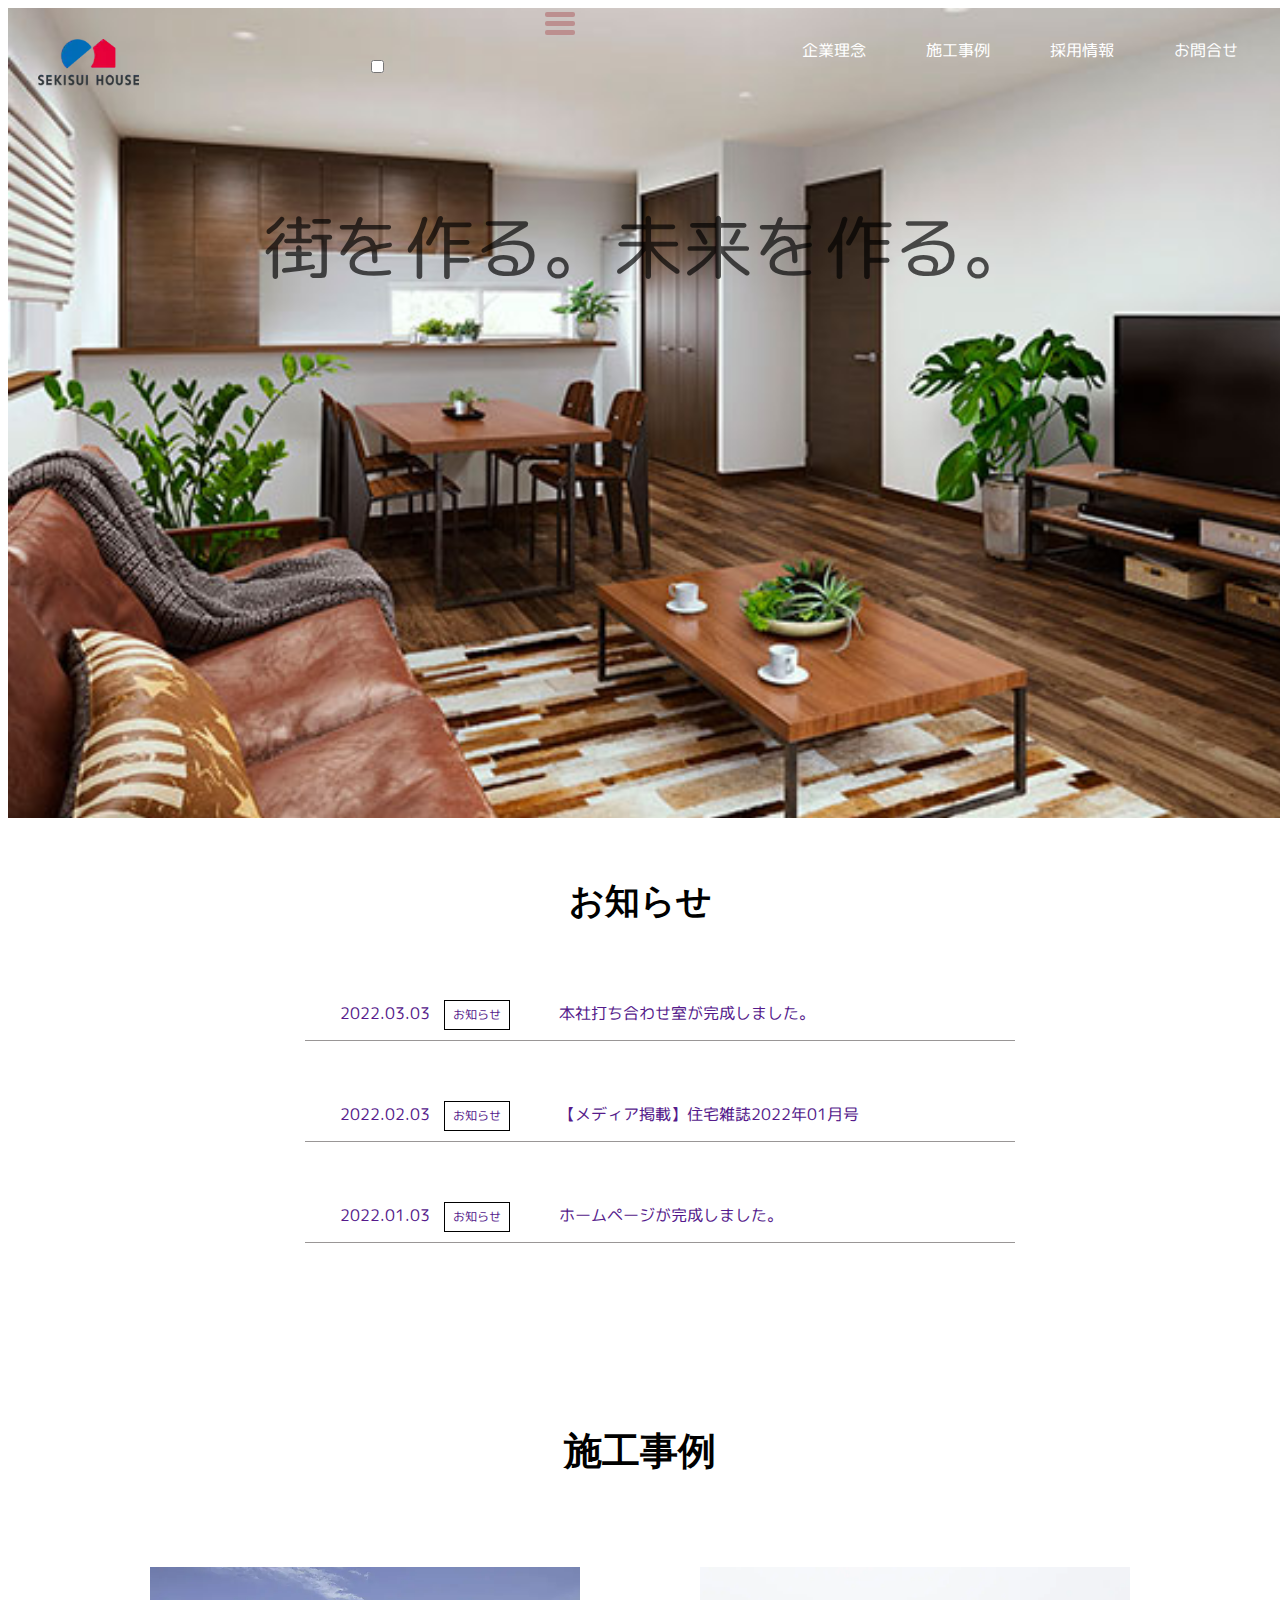
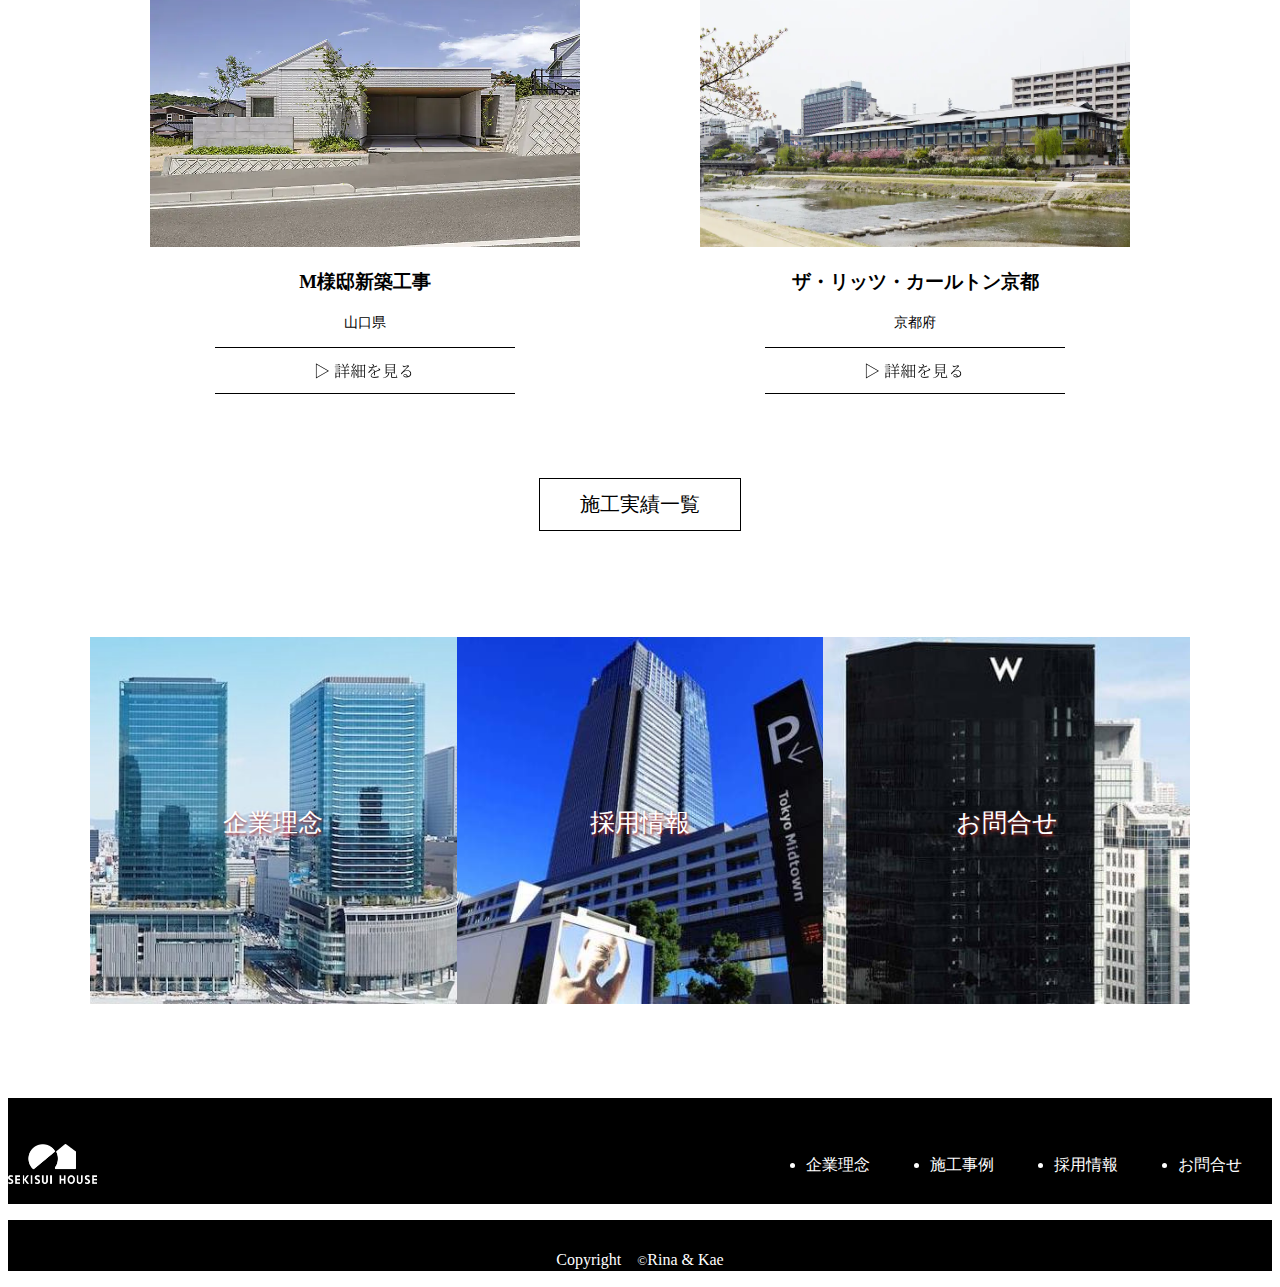
==== index.html @ cfd329a3 "push" ====
<!DOCTYPE html>
<html lang="ja">

<head>
    <meta charset="UTF-8">
    <meta http-equiv="X-UA-Compatible" content="IE=edge">
    <meta name="viewport" content="width=device-width, initial-scale=1.0">
    <link rel="stylesheet" href="./assets/css/style.css">
    <link rel="preconnect" href="https://fonts.googleapis.com">
    <link rel="preconnect" href="https://fonts.gstatic.com" crossorigin>
    <link
        href="https://fonts.googleapis.com/css2?family=Dancing+Script&family=Luxurious+Roman&family=M+PLUS+Rounded+1c&display=swap"
        rel="stylesheet">
    <title>Sekisui</title>
</head>

<body>
    <main id="main">
        <header class="header">
            <h1><a href=""><img src="./assets/img/logo.webp" alt="icon" id="logo"></a></h1>

            <input type="checkbox" id="wrap">
            <label class="hamburger" for="wrap">
                <span class="pate"></span>
            </label>
            <nav>
                <ul class="navi-ul">
                    <li class="li"><a href="">企業理念</a></li>
                    <li class="li"><a href="">施工事例</a></li>
                    <li class="li"><a href="">採用情報</a></li>
                    <li class="li"><a href="">お問合せ</a></li>
                </ul>
            </nav>
        </header>
        <!-- main -->
        <div class="main-title">
            <p id="title">街を作る。未来を作る。</p>
        </div>

    </main>
    <!-- news -->
    <section class="news-section">
        <h2>お知らせ</h2>
        <ul class="news-ul">
            <li><a href=""><span>2022.03.03
                        <span class="news-border">お知らせ</span>
                    </span>
                    本社打ち合わせ室が完成しました。</a></li>

            <li><a href=""><span>2022.02.03
                        <span class="news-border">お知らせ</span>
                    </span>
                    【メディア掲載】住宅雑誌2022年01月号</a></li>

            <li><a href=""><span>2022.01.03
                        <span class="news-border">お知らせ</span>
                    </span>
                    ホームページが完成しました。</a></li>
        </ul>
    </section>
    <section id="exsample">
        <h2>施工事例</h2>
        <div class="case">
            <div class="house">
                <img src="./assets/img/yamaguchi.webp" alt="" class="house_pic">
                <h3 class="case_content">M様邸新築工事</h3>
                <p>山口県</p>
                <a href="#" class="case_content_btn">
                    <img src="./assets/img/more.png" alt="">
                </a>
            </div>
            <div class="hotel">
                <img src="./assets/img/kyoto.webp" alt="" class="hotel_pic
                ">
                <h3 class="case_content">ザ・リッツ・カールトン京都</h3>
                <p>京都府</p>
                <a href="#" class="case_content_btn">
                    <img src="./assets/img/more.png" alt="">
                </a>
            </div>

        </div>
        <p class="case_btn">
            <a href="#">施工実績一覧</a>
        </p>
        <div class="links">
            <a href="#" class="link_img">
                <img src="./assets/img/grandfront.jpeg" alt="企業理念">
                <p>企業理念</p>
            </a>
            <a href="#" class="link_img">
                <img src="./assets/img/midtown.jpeg" alt="採用情報">
                <p>採用情報</p>
            </a>
            <a href="#" class="link_img">
                <img src="./assets/img/w-osaka-001.jpeg" alt="お問合せ">
                <p>お問合せ</p>
            </a>


        </div>

    </section>
    </main>
    <footer class="footer">
        <div class="footer-content">
            <div class="footer-nav">
                <p>
                    <a href="#">
                        <img src="./assets/img/logo_white.webp" alt="積水ハウス" class="footer-logo">
                    </a>
                </p>
                <nav class="footer-nav_list">
                    <ul>
                        <li>企業理念</li>
                        <li>施工事例</li>
                        <li>採用情報</li>
                        <li>お問合せ</li>
                    </ul>
                </nav>

            </div>
        </div>

    </footer>


    <div class="copyright">
        <p class="copyright">Copyright　<small>&copy;</small>Rina & Kae</p>
    </div>

    <script src="https://ajax.googleapis.com/ajax/libs/jquery/3.3.1/jquery.min.js"></script>
    <script src="./assets/js/script.js"></script>
</body>

</html>
---- assets/css/style.css ----
#exsample {
  padding: 90px 0;
  max-width: 1100px;
  margin: 0 auto;
}

#exsample h2 {
  text-align: center;
  font-size: 38px;
  margin-bottom: 90px;
}

.case {
  display: -webkit-box;
  display: -ms-flexbox;
  display: flex;
}

.case .house {
  width: 50%;
  text-align: center;
}

.case .house_pic {
  width: 430px;
  height: 280px;
  margin: 0 auto;
}

.case p {
  font-size: 14px;
  margin-top: 15px;
}

.case .case_content_btn {
  display: block;
  margin-top: 15px;
}

.case img {
  width: 300px;
}

.hotel {
  width: 50%;
  text-align: center;
}

.hotel .hotel_pic {
  width: 430px;
  height: 280px;
  margin: 0 auto;
}

.hotel p {
  font-size: 14px;
  margin-top: 15px;
}

.hotel .case_content_btn {
  display: block;
  margin-top: 15px;
}

.hotel img {
  width: 300px;
}

.case_btn {
  text-align: center;
  margin-top: 80px;
}

.case_btn a {
  text-decoration: none;
  border: 1px solid #000;
  display: inline-block;
  padding: 12px 40px;
  color: #000;
  font-size: 20px;
}

.links {
  display: -webkit-box;
  display: -ms-flexbox;
  display: flex;
  padding-top: 90px;
}

.links .link_img {
  display: block;
  width: calc(100%/3);
  position: relative;
}

.links .link_img p {
  position: absolute;
  color: white;
  top: 50%;
  left: 50%;
  -webkit-transform: translate(-50%, -50%);
          transform: translate(-50%, -50%);
  margin: 0;
  padding: 0;
  font-size: 25px;
  text-shadow: 1px 2px 3px brown;
}

.links .link_img img {
  width: 100%;
}

.footer {
  background-color: #000;
}

.footer .footer-content {
  margin: 0 auto;
}

.footer-nav {
  display: -webkit-box;
  display: -ms-flexbox;
  display: flex;
  -webkit-box-pack: justify;
      -ms-flex-pack: justify;
          justify-content: space-between;
  -webkit-box-align: center;
      -ms-flex-align: center;
          align-items: center;
  padding-top: 30px;
}

.footer-logo {
  height: 40px;
}

.footer-nav_list ul {
  display: -webkit-box;
  display: -ms-flexbox;
  display: flex;
}

.footer-nav_list ul li {
  margin: 0 30px;
  color: white;
}

.copyright {
  background-color: black;
}

.copyright p {
  color: white;
  text-align: center;
  padding-top: 30px;
}

.hamburger {
  width: 30px;
  height: 30px;
}

.hamburger .pate,
.hamburger .pate::before,
.hamburger .pate::after {
  width: 100%;
  height: 5px;
  display: block;
  background-color: rosybrown;
  border-radius: 2px;
  -webkit-transition: all .5s ease;
  transition: all .5s ease;
}

.hamburger .pate {
  position: relative;
  top: calc(50% - 2px);
}


.hamburger .pate::before,
.hamburger .pate::after {
  content: '';
  position: absolute;
}


.hamburger .pate::before {
  top: -9px;
}


.hamburger .pate::after {
  top: 9px;
}

#wrap:checked + .hamburger .pate {
  background-color: transparent;
}

#wrap:checked + .hamburger .pate::before {
  -webkit-transform: rotate(45deg) translate(5px, 5px);
          transform: rotate(45deg) translate(5px, 5px);
}

#wrap:checked + .hamburger .pate::after {
  -webkit-transform: rotate(-45deg) translate(7px, -8px);
          transform: rotate(-45deg) translate(7px, -8px);
}

@media screen and (max-width: 780px) {
  .hamburger {
    width: 30px;
    height: 30px;
  }
  .hamburger .pate,
  .hamburger .pate::before,
  .hamburger .pate::after {
    width: 100%;
    height: 5px;
    display: block;
    background-color: rosybrown;
    border-radius: 2px;
    -webkit-transition: all .5s ease;
    transition: all .5s ease;
  }
  .hamburger .pate {
    position: relative;
    top: calc(50% - 2px);
  }
  .hamburger .pate::before, .hamburger .pate::after {
    content: '';
    position: absolute;
  }
  .hamburger .pate::before {
    top: -9px;
  }
  .hamburger .pate::after {
    top: 9px;
  }
}

@media screen and (max-width: 780px) {
  #wrap:checked + .hamburger .pate {
    background-color: transparent;
  }
  #wrap:checked + .hamburger .pate::before {
    -webkit-transform: rotate(45deg) translate(5px, 5px);
            transform: rotate(45deg) translate(5px, 5px);
  }
  #wrap:checked + .hamburger .pate::after {
    -webkit-transform: rotate(-45deg) translate(7px, -8px);
            transform: rotate(-45deg) translate(7px, -8px);
  }
}

#main {
  background-image: url("../img/jutaku-pct-renovation01.jpeg");
  background-size: cover;
  background-repeat: no-repeat;
  background-position: center;
  width: 100vw;
  height: 90vh;
}

.header {
  display: -webkit-box;
  display: -ms-flexbox;
  display: flex;
  -webkit-box-pack: justify;
      -ms-flex-pack: justify;
          justify-content: space-between;
}

.header #logo {
  max-width: 50%;
  padding: 10px 30px;
}

.navi-ul {
  display: -webkit-box;
  display: -ms-flexbox;
  display: flex;
  -webkit-box-align: center;
      -ms-flex-align: center;
          align-items: center;
  padding-right: 20px;
  font-family: 'Dancing Script', cursive;
  font-family: 'Luxurious Roman', cursive;
  font-family: 'M PLUS Rounded 1c', sans-serif;
}

.navi-ul li {
  list-style: none;
  padding: 15px 30px;
}

.navi-ul li a {
  text-decoration: none;
  color: white;
}

.navi-ul li a:hover {
  color: blue;
}

.main-title {
  display: -webkit-box;
  display: -ms-flexbox;
  display: flex;
  -webkit-box-pack: center;
      -ms-flex-pack: center;
          justify-content: center;
  color: black;
  font-size: 70px;
  font-family: 'Dancing Script', cursive;
  font-family: 'Luxurious Roman', cursive;
  font-family: 'M PLUS Rounded 1c', sans-serif;
}

.main-title #title {
  display: none;
}

.news-section {
  padding: 20px;
}

.news-section h2 {
  font-size: 35px;
  text-align: center;
  padding: 20px;
  margin: 20px;
}

.news-ul {
  display: -webkit-box;
  display: -ms-flexbox;
  display: flex;
  -webkit-box-orient: vertical;
  -webkit-box-direction: normal;
      -ms-flex-direction: column;
          flex-direction: column;
  -webkit-box-pack: center;
      -ms-flex-pack: center;
          justify-content: center;
  -webkit-box-align: center;
      -ms-flex-align: center;
          align-items: center;
  font-family: 'Dancing Script', cursive;
  font-family: 'Luxurious Roman', cursive;
  font-family: 'M PLUS Rounded 1c', sans-serif;
}

.news-ul li {
  list-style: none;
  border-bottom: 1px solid #999696;
  margin: 25px;
  width: 60%;
}

.news-ul li a {
  text-decoration: none;
}

.news-ul li .news-border {
  display: inline-block;
  padding: 5px 8px;
  font-size: 12px;
  border: 1px solid #000;
}

.news-ul li span {
  padding: 25px;
  margin: 10px;
}
/*# sourceMappingURL=style.css.map */
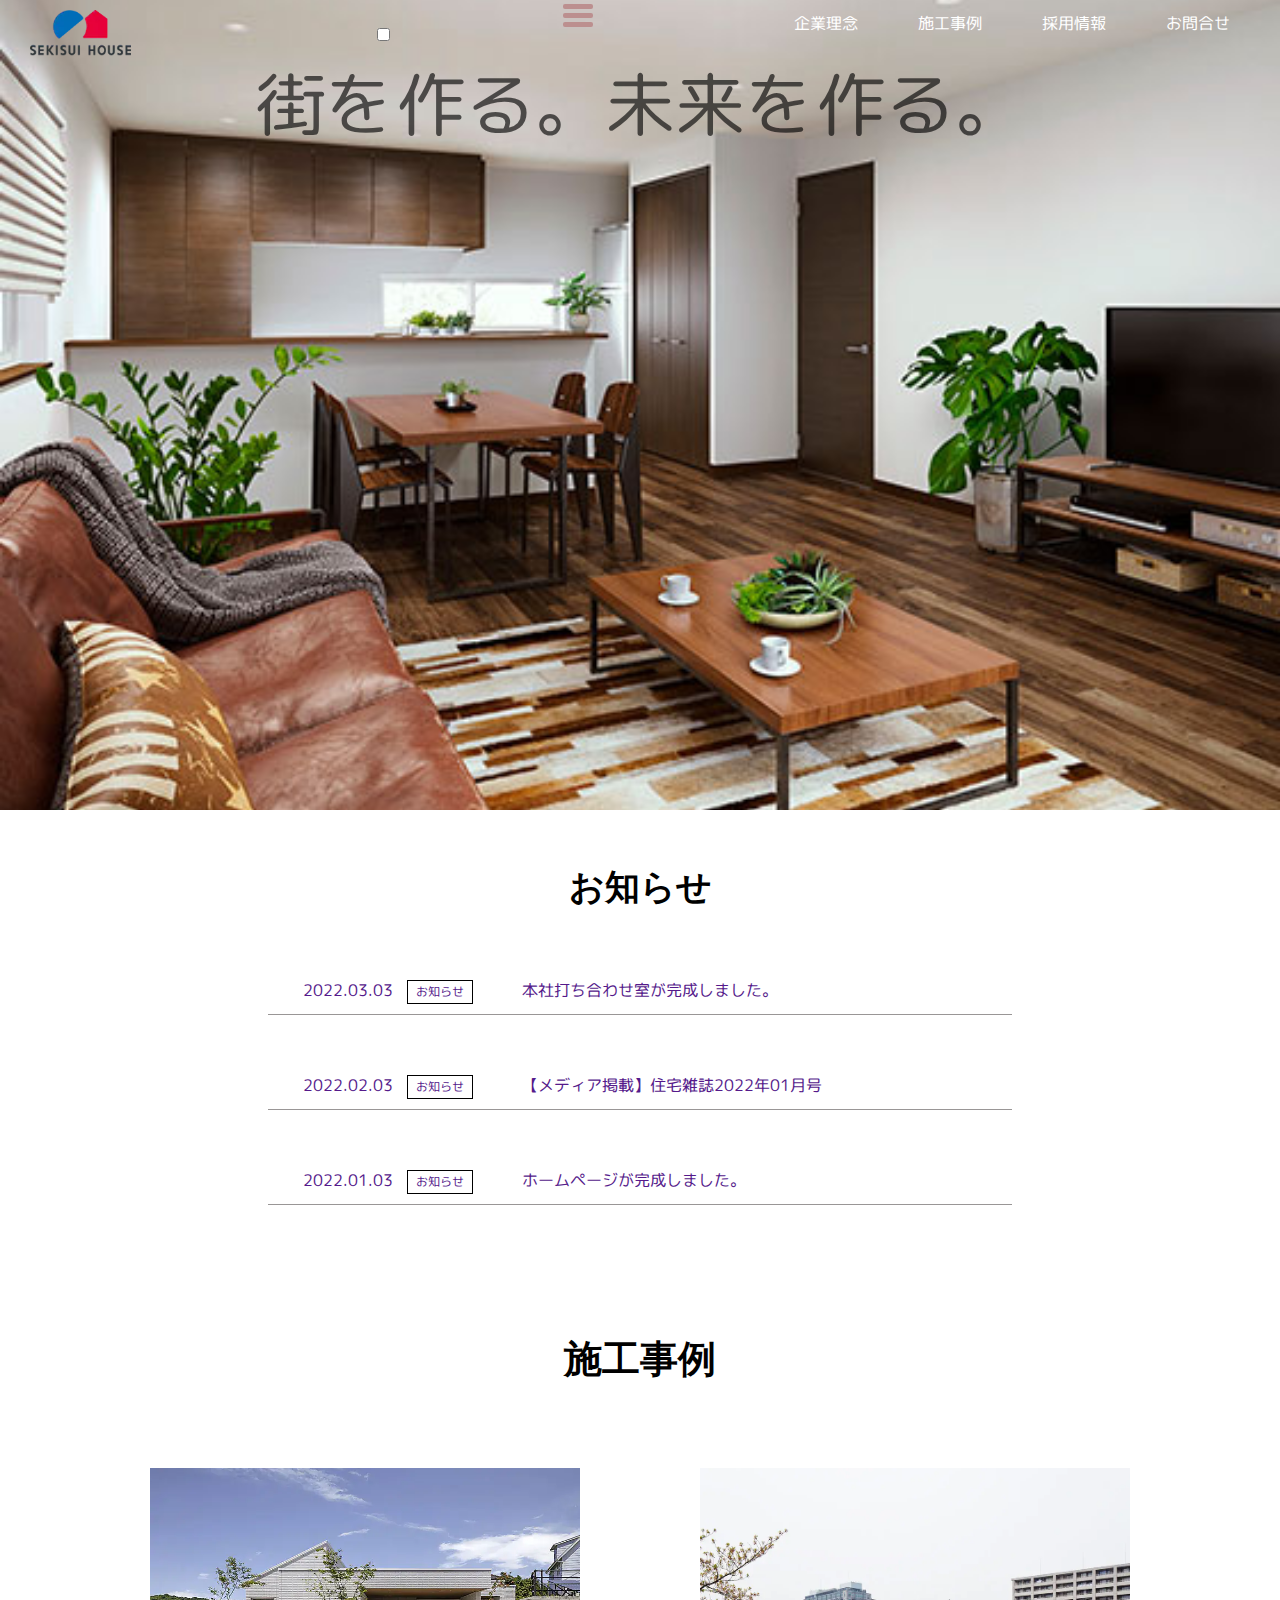
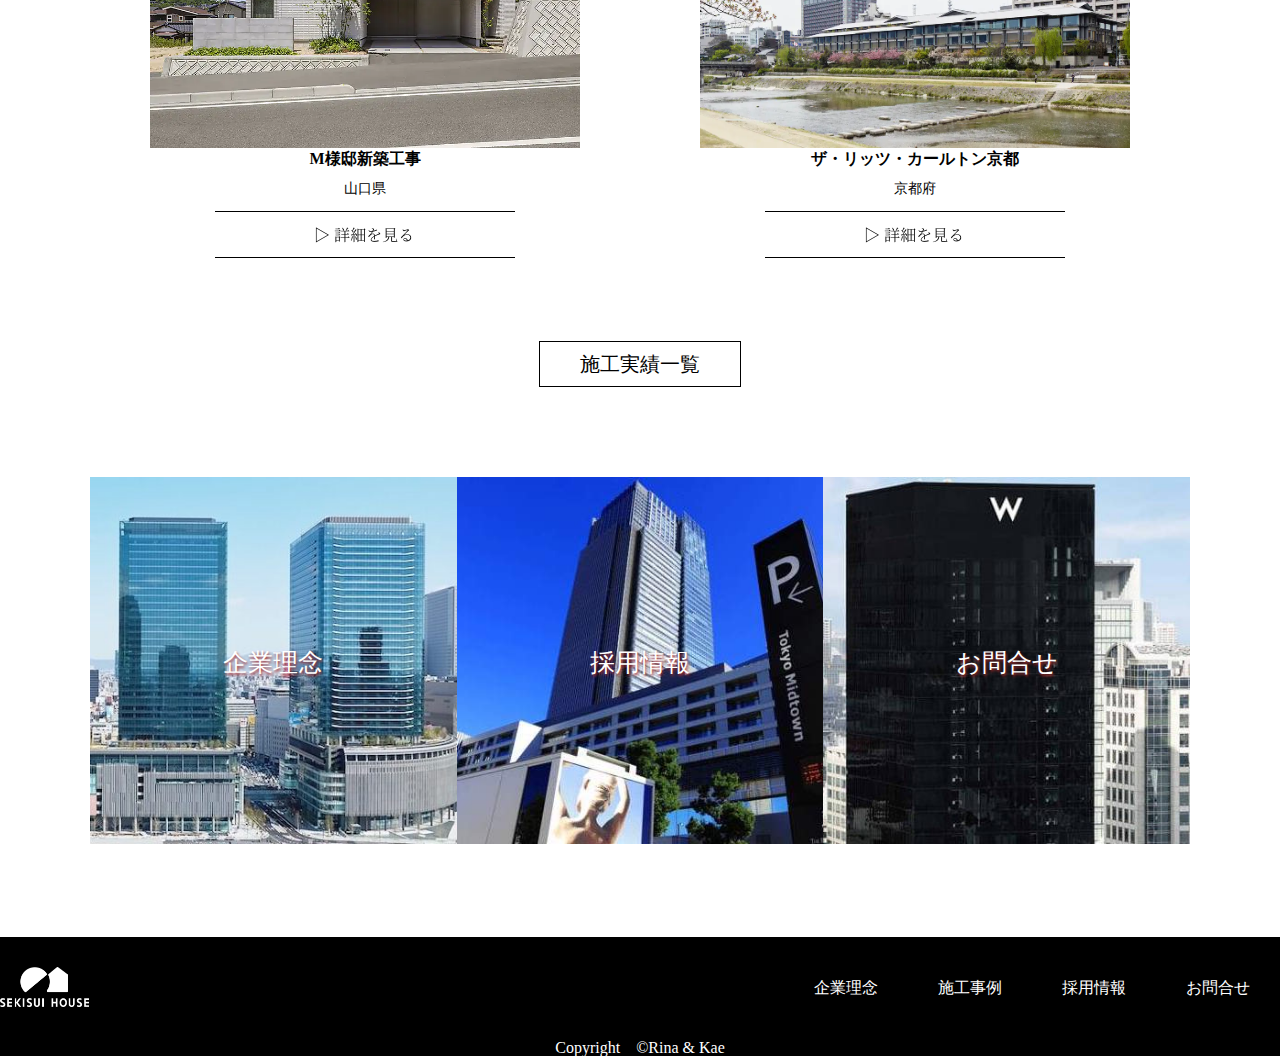
==== commit 796f534f: "reset css" ====
--- a/index.html
+++ b/index.html
@@ -5,6 +5,7 @@
     <meta charset="UTF-8">
     <meta http-equiv="X-UA-Compatible" content="IE=edge">
     <meta name="viewport" content="width=device-width, initial-scale=1.0">
+    <link rel="stylesheet" href="./assets/css/reset.css">
     <link rel="stylesheet" href="./assets/css/style.css">
     <link rel="preconnect" href="https://fonts.googleapis.com">
     <link rel="preconnect" href="https://fonts.gstatic.com" crossorigin>
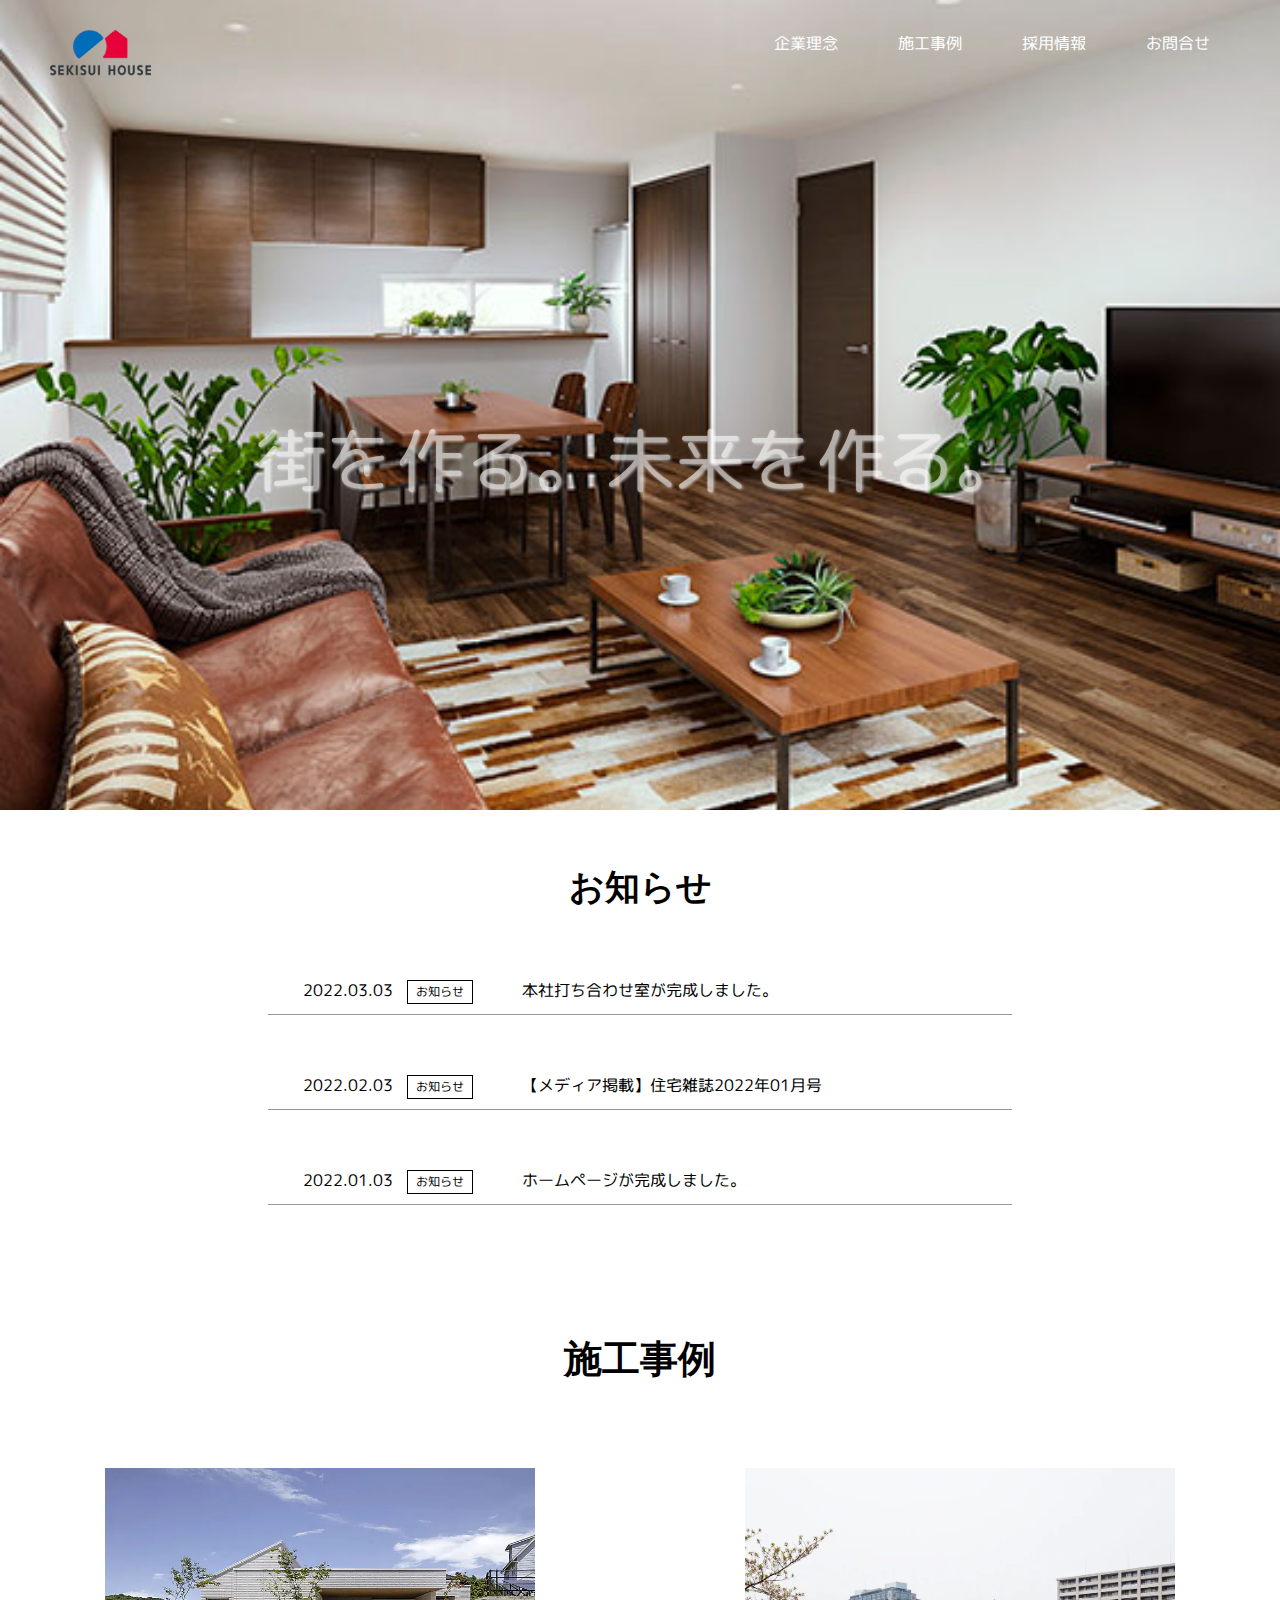
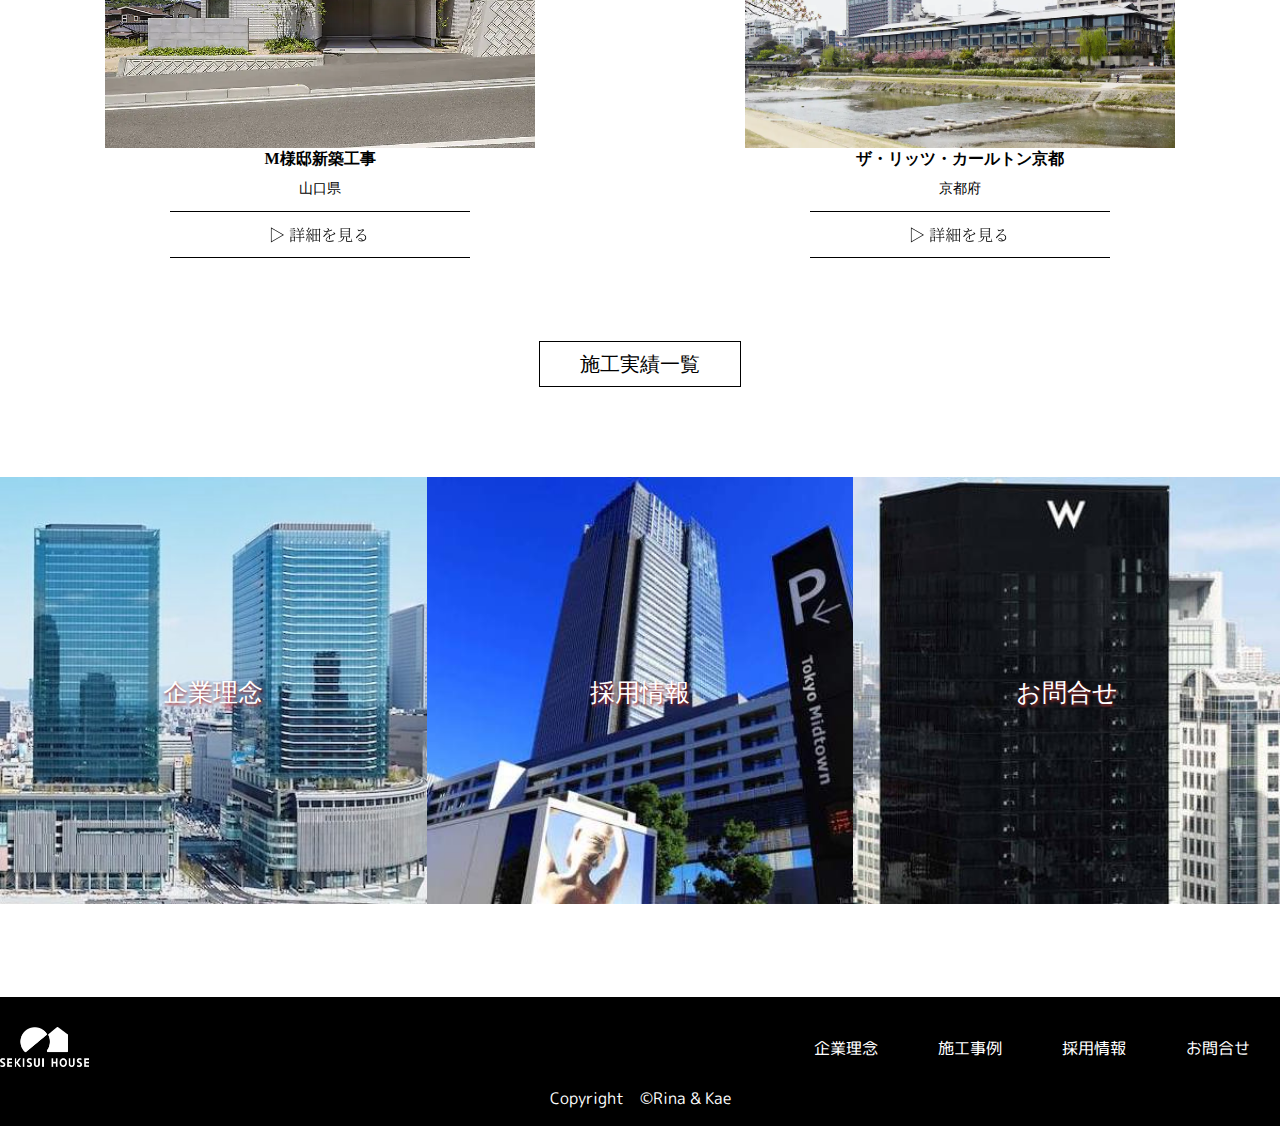
==== commit 941421f2: "SCSS編集しました" ====
--- a/index.html
+++ b/index.html
@@ -20,7 +20,7 @@
         <header class="header">
             <h1><a href=""><img src="./assets/img/logo.webp" alt="icon" id="logo"></a></h1>
 
-            <input type="checkbox" id="wrap">
+            <!-- <input type="checkbox" id="wrap"> -->
             <label class="hamburger" for="wrap">
                 <span class="pate"></span>
             </label>
--- a/assets/css/style.css
+++ b/assets/css/style.css
@@ -1,6 +1,5 @@
 #exsample {
   padding: 90px 0;
-  max-width: 1100px;
   margin: 0 auto;
 }
 
@@ -144,6 +143,9 @@
 .footer-nav_list ul li {
   margin: 0 30px;
   color: white;
+  font-family: 'Dancing Script', cursive;
+  font-family: 'Luxurious Roman', cursive;
+  font-family: 'M PLUS Rounded 1c', sans-serif;
 }
 
 .copyright {
@@ -153,106 +155,10 @@
 .copyright p {
   color: white;
   text-align: center;
-  padding-top: 30px;
-}
-
-.hamburger {
-  width: 30px;
-  height: 30px;
-}
-
-.hamburger .pate,
-.hamburger .pate::before,
-.hamburger .pate::after {
-  width: 100%;
-  height: 5px;
-  display: block;
-  background-color: rosybrown;
-  border-radius: 2px;
-  -webkit-transition: all .5s ease;
-  transition: all .5s ease;
-}
-
-.hamburger .pate {
-  position: relative;
-  top: calc(50% - 2px);
-}
-
-
-.hamburger .pate::before,
-.hamburger .pate::after {
-  content: '';
-  position: absolute;
-}
-
-
-.hamburger .pate::before {
-  top: -9px;
-}
-
-
-.hamburger .pate::after {
-  top: 9px;
-}
-
-#wrap:checked + .hamburger .pate {
-  background-color: transparent;
-}
-
-#wrap:checked + .hamburger .pate::before {
-  -webkit-transform: rotate(45deg) translate(5px, 5px);
-          transform: rotate(45deg) translate(5px, 5px);
-}
-
-#wrap:checked + .hamburger .pate::after {
-  -webkit-transform: rotate(-45deg) translate(7px, -8px);
-          transform: rotate(-45deg) translate(7px, -8px);
-}
-
-@media screen and (max-width: 780px) {
-  .hamburger {
-    width: 30px;
-    height: 30px;
-  }
-  .hamburger .pate,
-  .hamburger .pate::before,
-  .hamburger .pate::after {
-    width: 100%;
-    height: 5px;
-    display: block;
-    background-color: rosybrown;
-    border-radius: 2px;
-    -webkit-transition: all .5s ease;
-    transition: all .5s ease;
-  }
-  .hamburger .pate {
-    position: relative;
-    top: calc(50% - 2px);
-  }
-  .hamburger .pate::before, .hamburger .pate::after {
-    content: '';
-    position: absolute;
-  }
-  .hamburger .pate::before {
-    top: -9px;
-  }
-  .hamburger .pate::after {
-    top: 9px;
-  }
-}
-
-@media screen and (max-width: 780px) {
-  #wrap:checked + .hamburger .pate {
-    background-color: transparent;
-  }
-  #wrap:checked + .hamburger .pate::before {
-    -webkit-transform: rotate(45deg) translate(5px, 5px);
-            transform: rotate(45deg) translate(5px, 5px);
-  }
-  #wrap:checked + .hamburger .pate::after {
-    -webkit-transform: rotate(-45deg) translate(7px, -8px);
-            transform: rotate(-45deg) translate(7px, -8px);
-  }
+  padding: 20px;
+  font-family: 'Dancing Script', cursive;
+  font-family: 'Luxurious Roman', cursive;
+  font-family: 'M PLUS Rounded 1c', sans-serif;
 }
 
 #main {
@@ -271,6 +177,7 @@
   -webkit-box-pack: justify;
       -ms-flex-pack: justify;
           justify-content: space-between;
+  padding: 20px;
 }
 
 .header #logo {
@@ -312,8 +219,12 @@
   -webkit-box-pack: center;
       -ms-flex-pack: center;
           justify-content: center;
-  color: black;
+  -webkit-box-align: center;
+      -ms-flex-align: center;
+          align-items: center;
+  color: white;
   font-size: 70px;
+  height: calc(90vh - 108px);
   font-family: 'Dancing Script', cursive;
   font-family: 'Luxurious Roman', cursive;
   font-family: 'M PLUS Rounded 1c', sans-serif;
@@ -321,6 +232,7 @@
 
 .main-title #title {
   display: none;
+  text-shadow: 1px 1px 3px;
 }
 
 .news-section {
@@ -362,17 +274,27 @@
 
 .news-ul li a {
   text-decoration: none;
-}
-
-.news-ul li .news-border {
+  color: black;
+}
+
+.news-ul li a:hover {
+  color: red;
+}
+
+.news-ul li a .news-border {
   display: inline-block;
   padding: 5px 8px;
   font-size: 12px;
   border: 1px solid #000;
 }
 
-.news-ul li span {
+.news-ul li a span {
   padding: 25px;
   margin: 10px;
+  color: black;
+}
+
+.news-ul li a span:hover {
+  color: red;
 }
 /*# sourceMappingURL=style.css.map */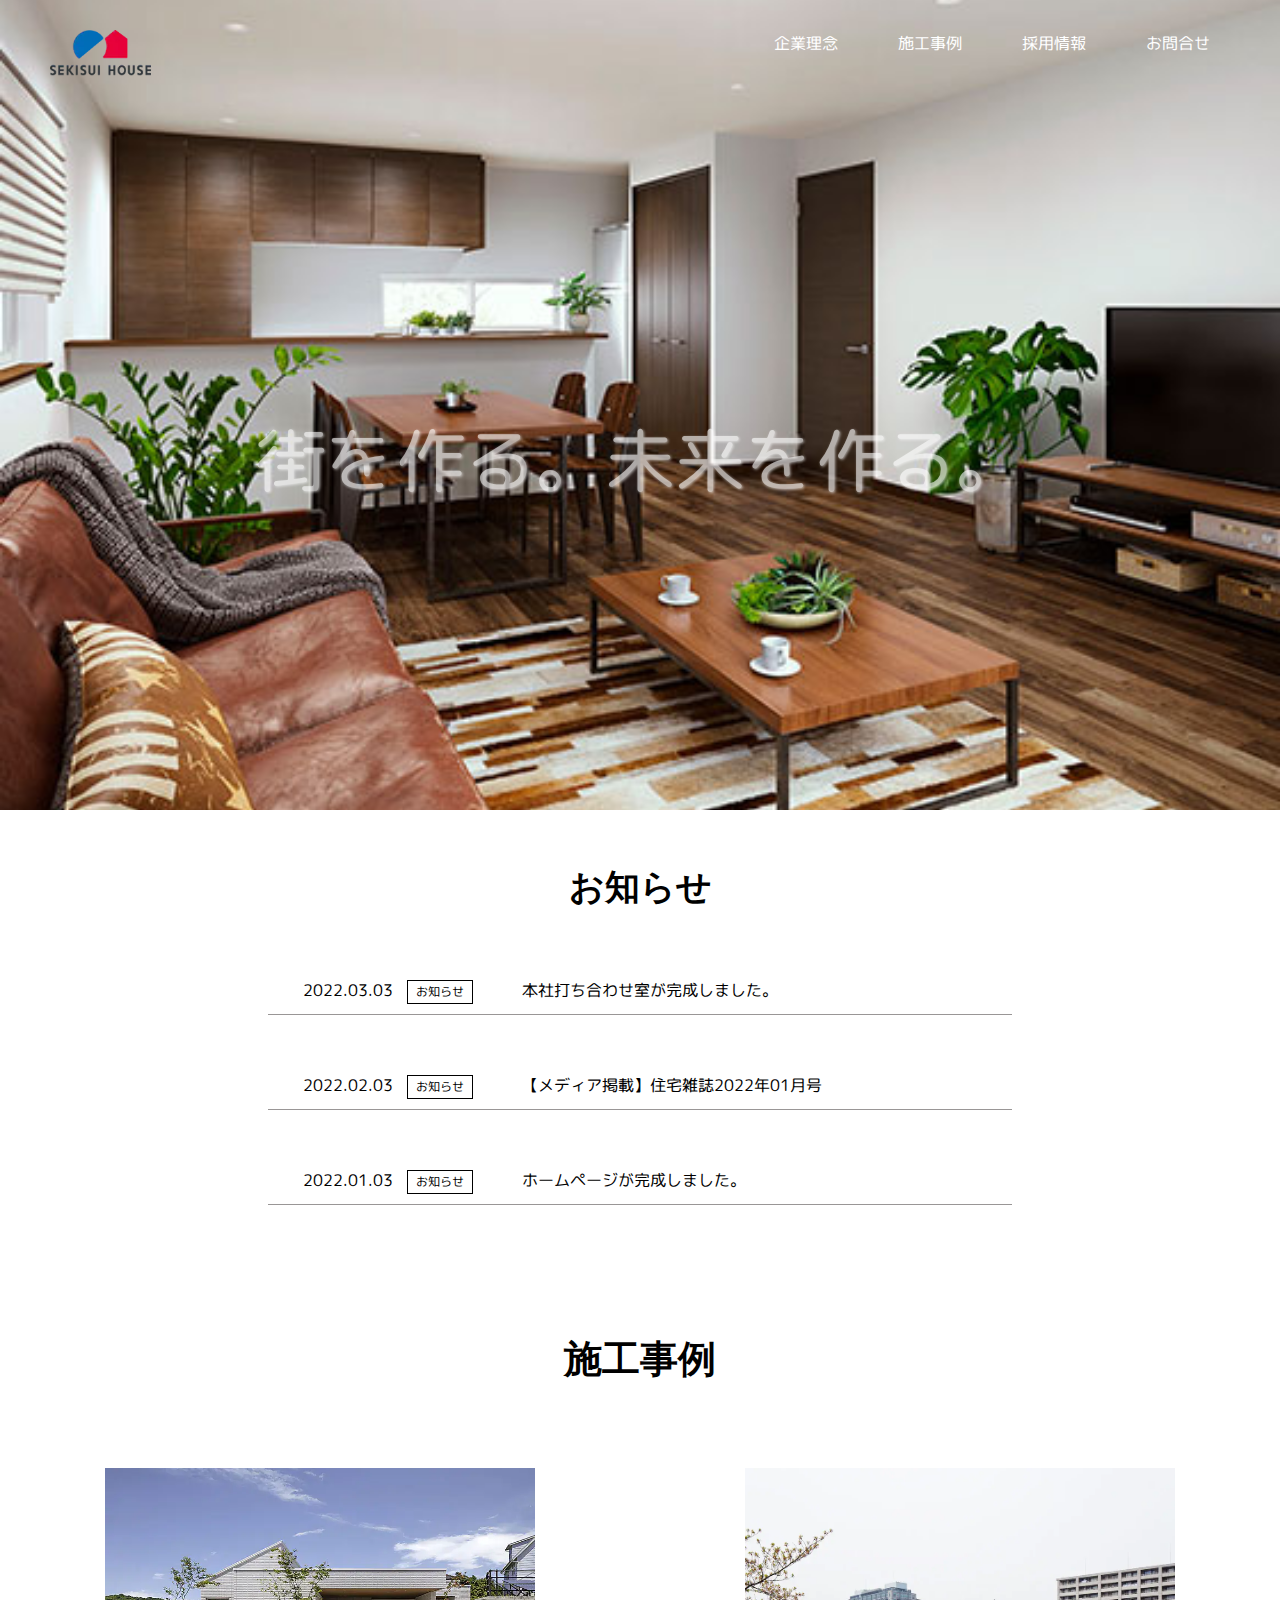
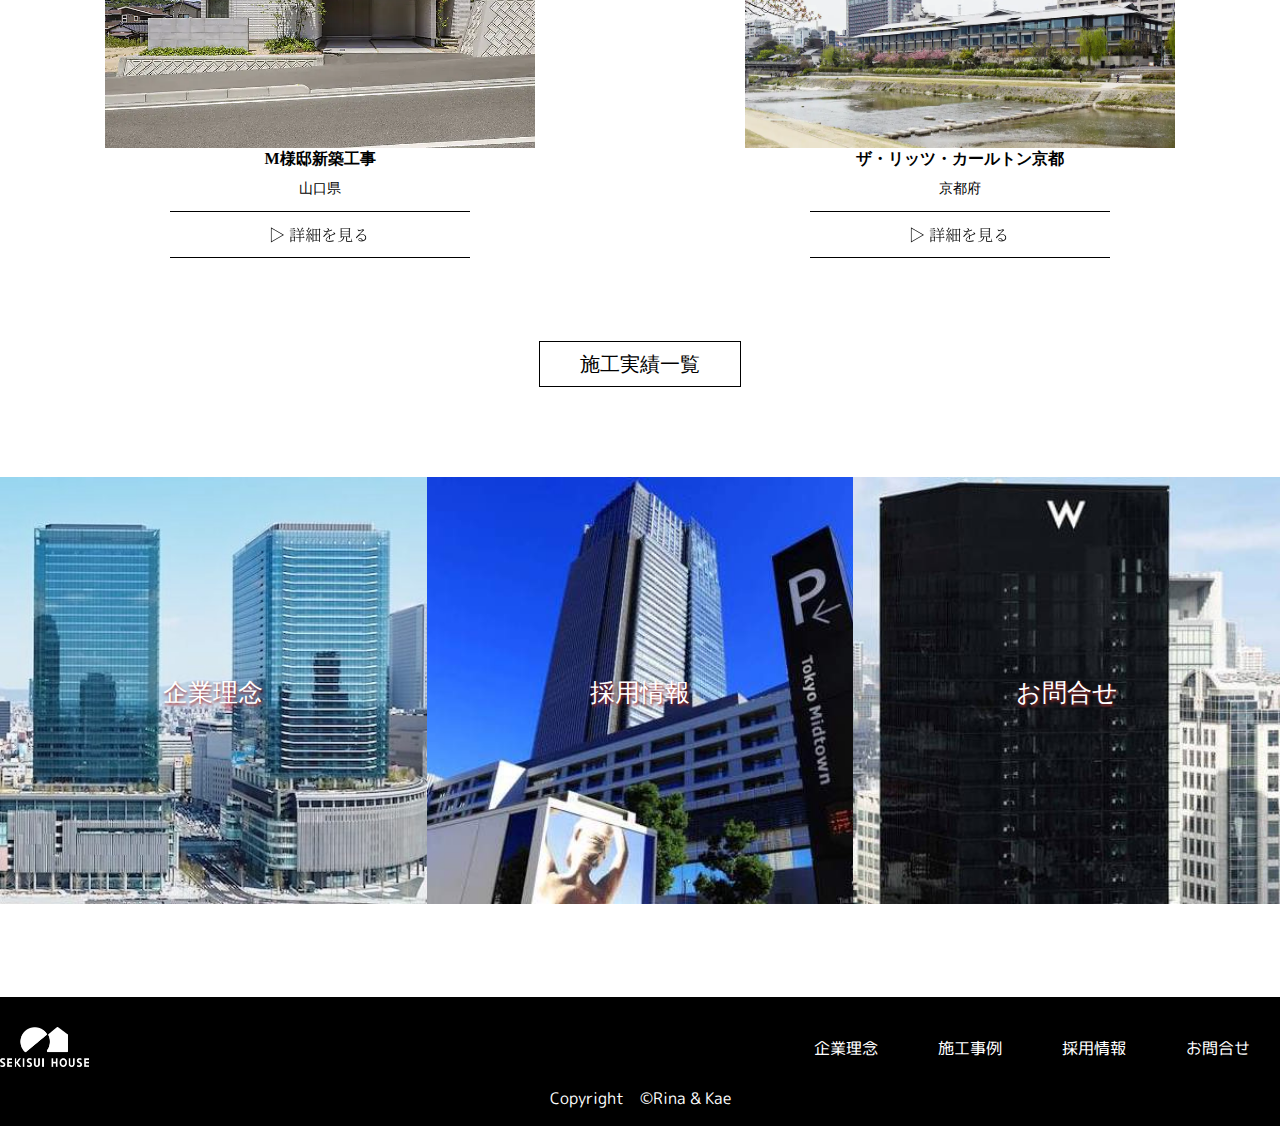
==== commit 95faf161: "no message" ====
--- a/index.html
+++ b/index.html
@@ -20,7 +20,7 @@
         <header class="header">
             <h1><a href=""><img src="./assets/img/logo.webp" alt="icon" id="logo"></a></h1>
 
-            <!-- <input type="checkbox" id="wrap"> -->
+            <input type="checkbox" id="wrap">
             <label class="hamburger" for="wrap">
                 <span class="pate"></span>
             </label>
--- a/assets/css/style.css
+++ b/assets/css/style.css
@@ -159,6 +159,56 @@
   font-family: 'Dancing Script', cursive;
   font-family: 'Luxurious Roman', cursive;
   font-family: 'M PLUS Rounded 1c', sans-serif;
+}
+
+#wrap {
+  display: none;
+}
+
+@media screen and (max-width: 780px) {
+  .hamburger {
+    width: 30px;
+    height: 30px;
+  }
+  .hamburger .pate,
+  .hamburger .pate::before,
+  .hamburger .pate::after {
+    width: 100%;
+    height: 5px;
+    display: block;
+    background-color: rosybrown;
+    border-radius: 2px;
+    -webkit-transition: all .5s ease;
+    transition: all .5s ease;
+  }
+  .hamburger .pate {
+    position: relative;
+    top: calc(50% - 2px);
+  }
+  .hamburger .pate::before, .hamburger .pate::after {
+    content: '';
+    position: absolute;
+  }
+  .hamburger .pate::before {
+    top: -9px;
+  }
+  .hamburger .pate::after {
+    top: 9px;
+  }
+}
+
+@media screen and (max-width: 780px) {
+  #wrap:checked + .hamburger .pate {
+    background-color: transparent;
+  }
+  #wrap:checked + .hamburger .pate::before {
+    -webkit-transform: rotate(45deg) translate(5px, 5px);
+            transform: rotate(45deg) translate(5px, 5px);
+  }
+  #wrap:checked + .hamburger .pate::after {
+    -webkit-transform: rotate(-45deg) translate(7px, -8px);
+            transform: rotate(-45deg) translate(7px, -8px);
+  }
 }
 
 #main {
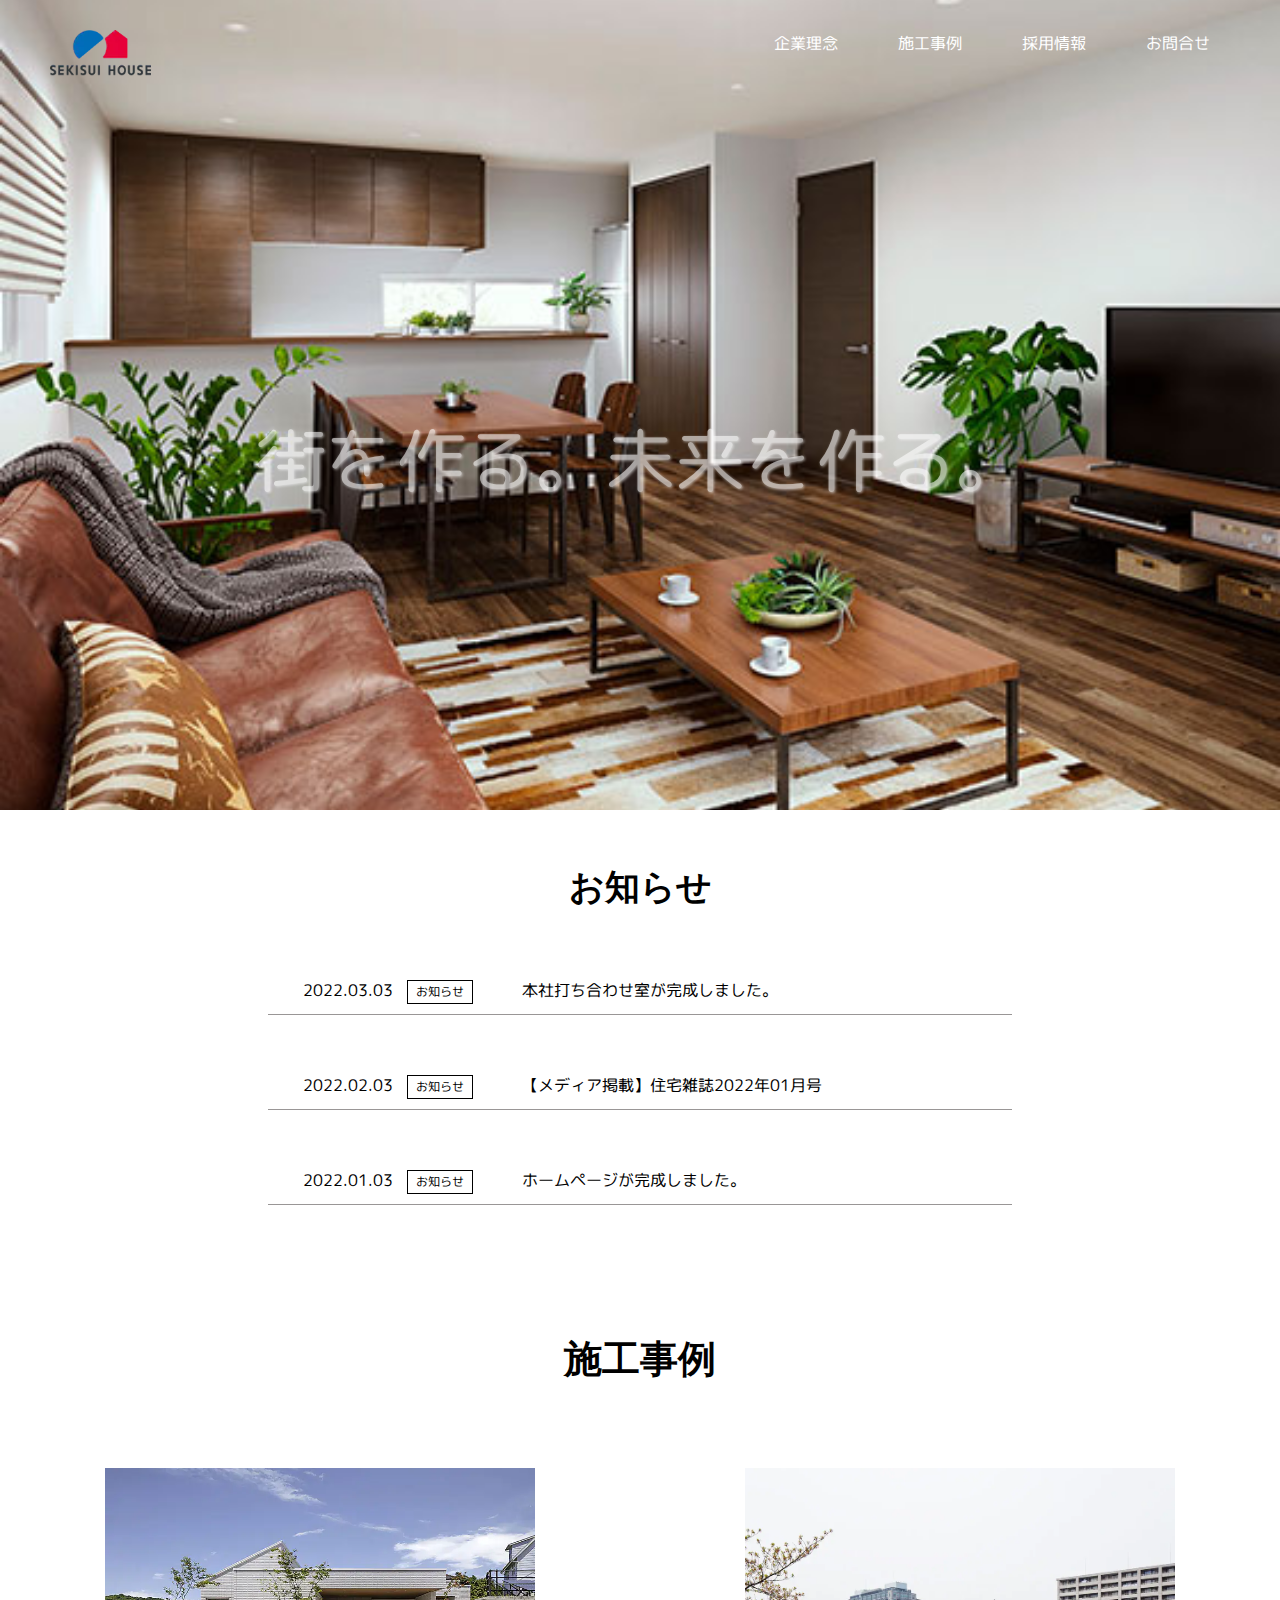
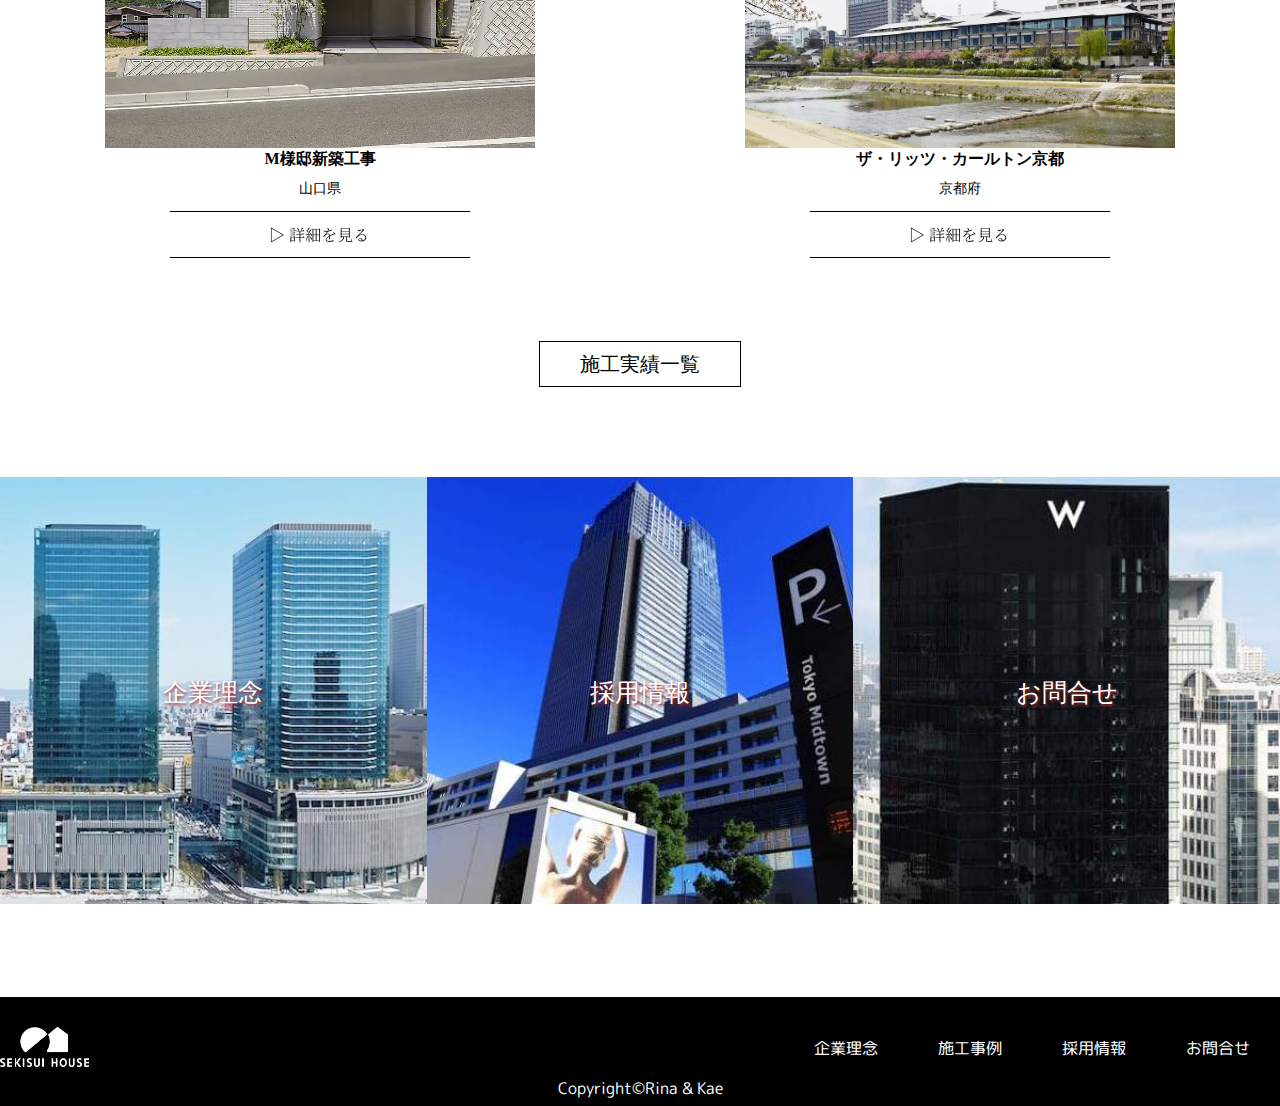
==== commit 09035aad: "Merge branch 'master' of https://github.com/Rishimine/sekisui" ====
--- a/index.html
+++ b/index.html
@@ -127,7 +127,7 @@
 
 
     <div class="copyright">
-        <p class="copyright">Copyright　<small>&copy;</small>Rina & Kae</p>
+        <p class="copyright">Copyright<small>&copy;</small>Rina & Kae</p>
     </div>
 
     <script src="https://ajax.googleapis.com/ajax/libs/jquery/3.3.1/jquery.min.js"></script>
--- a/assets/css/style.css
+++ b/assets/css/style.css
@@ -155,10 +155,19 @@
 .copyright p {
   color: white;
   text-align: center;
-  padding: 20px;
-  font-family: 'Dancing Script', cursive;
-  font-family: 'Luxurious Roman', cursive;
-  font-family: 'M PLUS Rounded 1c', sans-serif;
+  padding: 10px;
+  font-family: 'Dancing Script', cursive;
+  font-family: 'Luxurious Roman', cursive;
+  font-family: 'M PLUS Rounded 1c', sans-serif;
+}
+
+@media screen and (max-width: 780px) {
+  .case {
+    -webkit-box-orient: vertical;
+    -webkit-box-direction: reverse;
+        -ms-flex-direction: column-reverse;
+            flex-direction: column-reverse;
+  }
 }
 
 #wrap {
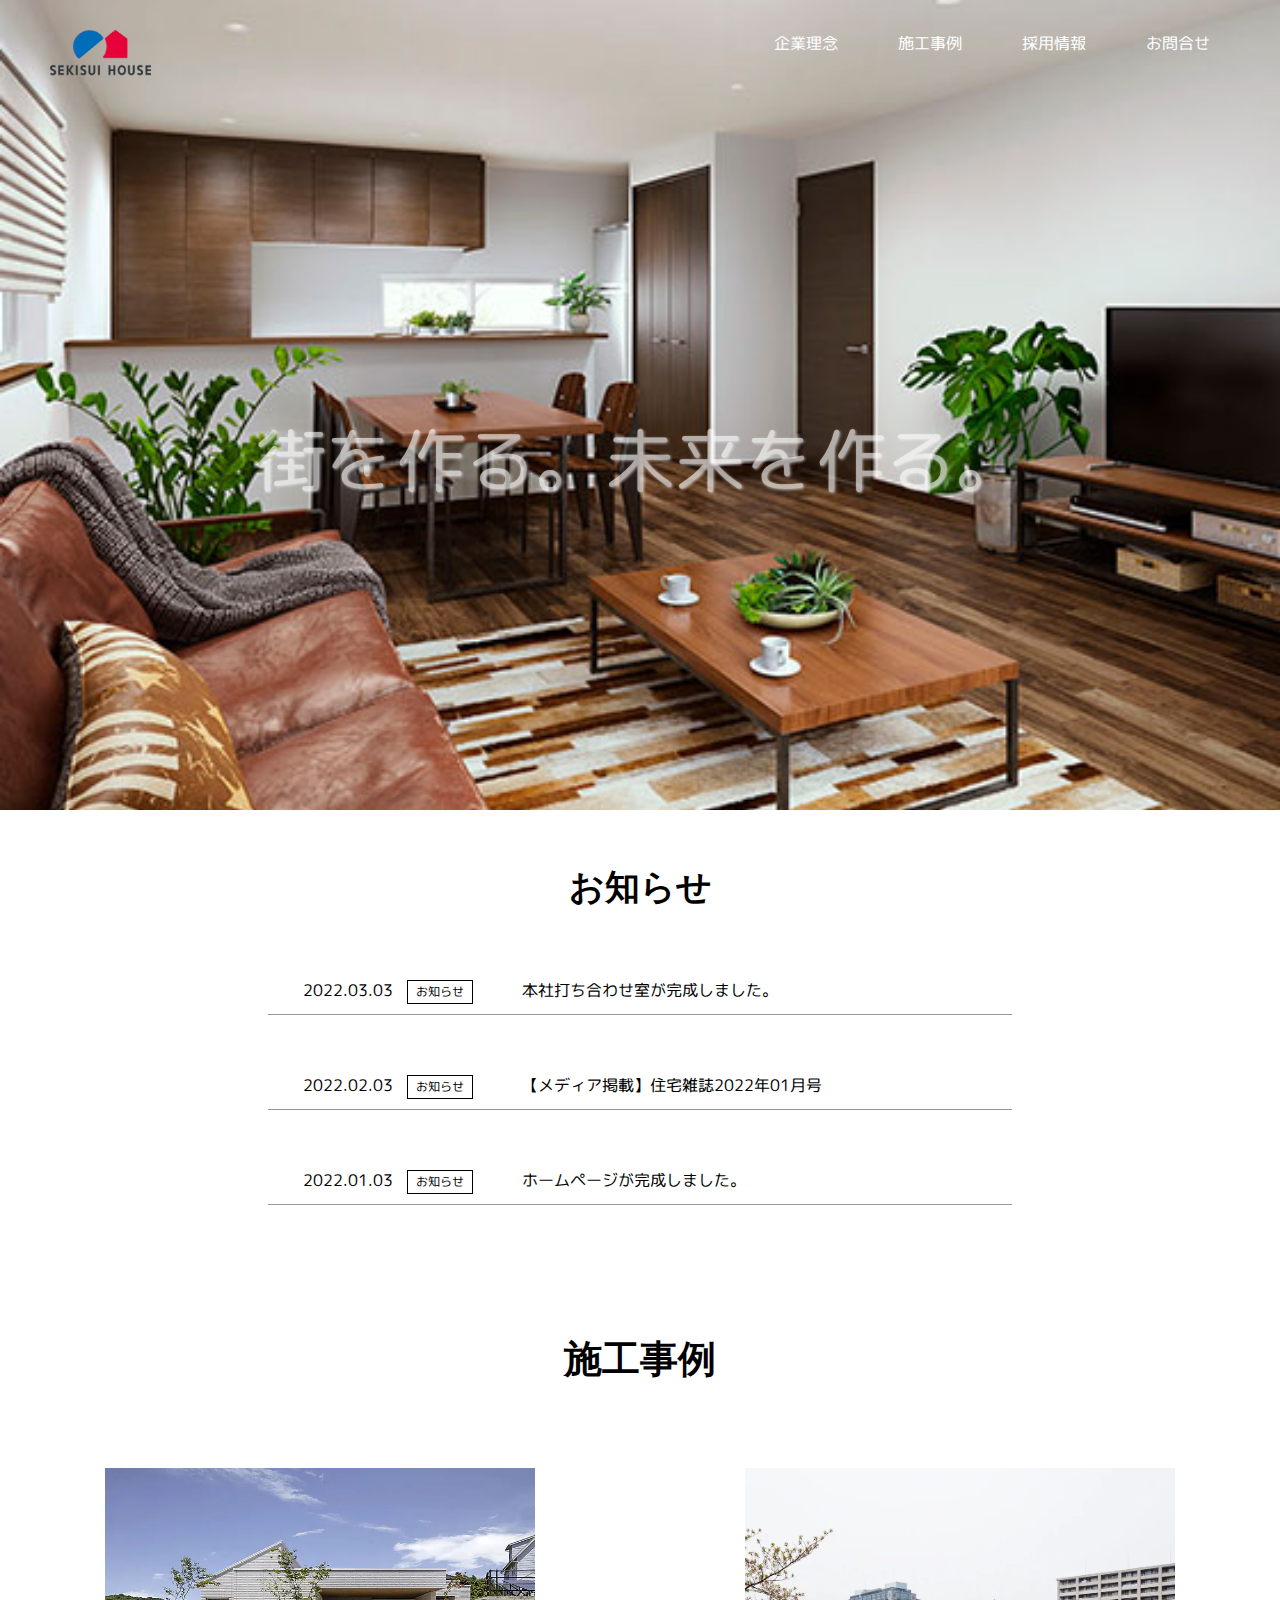
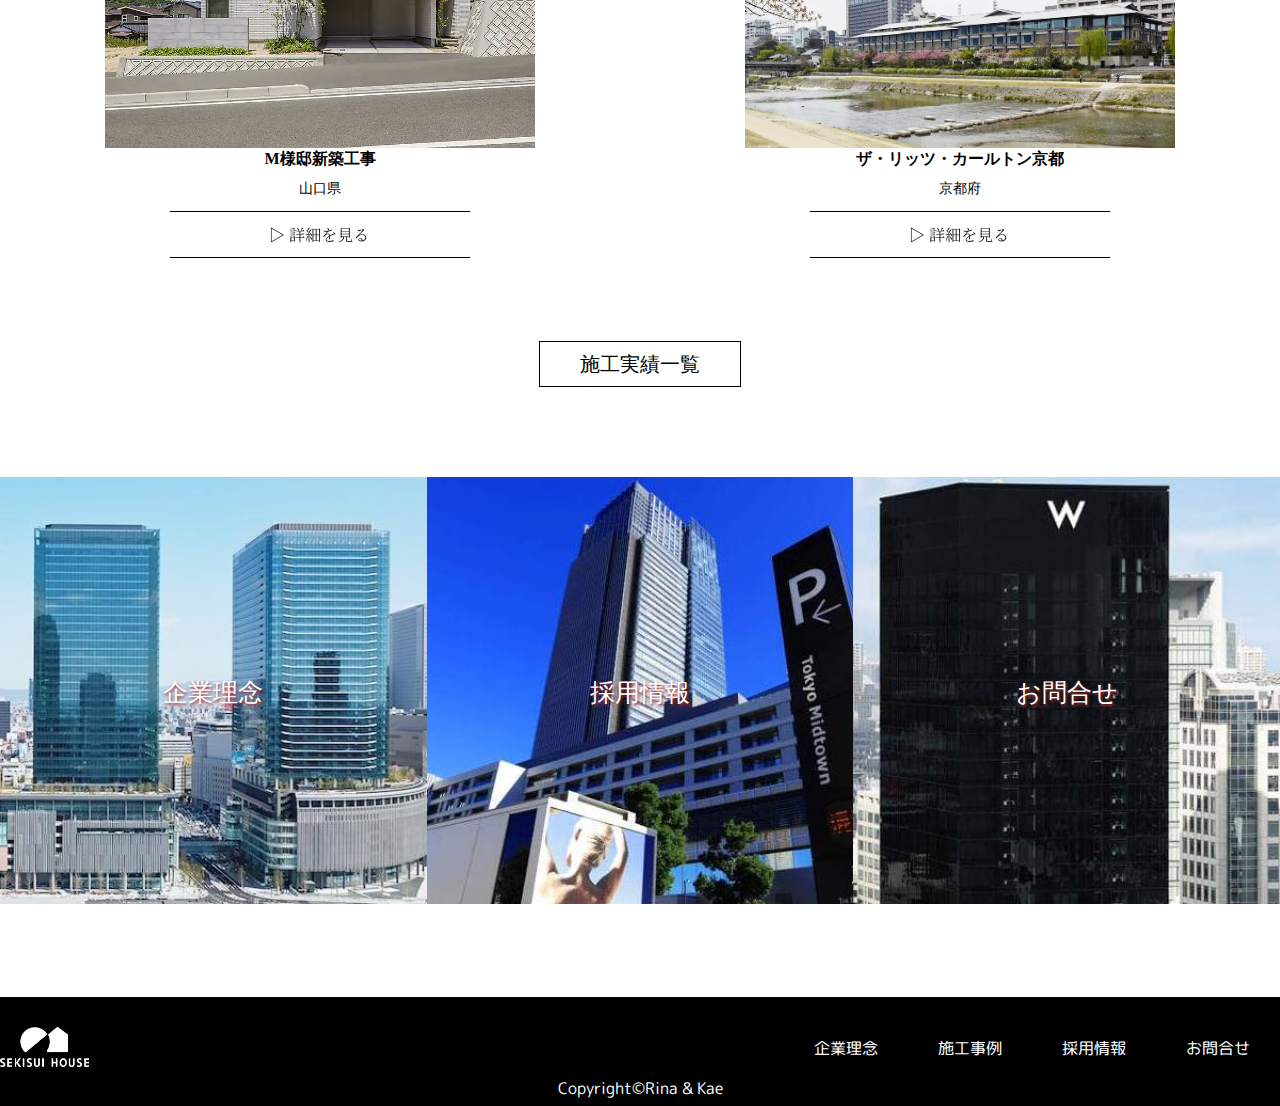
==== commit fbd733ae: "エラー修正" ====
--- a/index.html
+++ b/index.html
@@ -24,7 +24,7 @@
             <label class="hamburger" for="wrap">
                 <span class="pate"></span>
             </label>
-            <nav>
+            <nav class="header-right">
                 <ul class="navi-ul">
                     <li class="li"><a href="">企業理念</a></li>
                     <li class="li"><a href="">施工事例</a></li>
@@ -102,7 +102,6 @@
         </div>
 
     </section>
-    </main>
     <footer class="footer">
         <div class="footer-content">
             <div class="footer-nav">
--- a/assets/css/style.css
+++ b/assets/css/style.css
@@ -167,11 +167,96 @@
     -webkit-box-direction: reverse;
         -ms-flex-direction: column-reverse;
             flex-direction: column-reverse;
+    -webkit-box-align: center;
+        -ms-flex-align: center;
+            align-items: center;
+  }
+  .case .house {
+    width: 80%;
+  }
+  .case .house_pic {
+    max-width: 100%;
+    margin: 0 auto;
+  }
+  .case p {
+    font-size: 14px;
+    margin-top: 15px;
+  }
+  .case .case_content_btn {
+    display: block;
+    margin-top: 15px;
+  }
+  .case img {
+    width: 100%;
+  }
+  .hotel {
+    width: 80%;
+  }
+  .hotel .hotel_pic {
+    max-width: 100%;
+    margin: 0 auto;
+  }
+  .hotel p {
+    font-size: 14px;
+    margin-top: 15px;
+  }
+  .hotel .case_content_btn {
+    display: block;
+    margin-top: 15px;
+  }
+  .hotel img {
+    width: 100%;
+  }
+  .case_btn {
+    text-align: center;
+    margin-top: 50px;
+  }
+  .case_btn a {
+    text-decoration: none;
+    border: 1px solid #000;
+    display: inline-block;
+    padding: 12px 40px;
+    color: #000;
+    font-size: 10px;
+  }
+  .links {
+    -webkit-box-orient: vertical;
+    -webkit-box-direction: normal;
+        -ms-flex-direction: column;
+            flex-direction: column;
+    -webkit-box-align: center;
+        -ms-flex-align: center;
+            align-items: center;
+  }
+  .links .link_img {
+    width: 80%;
+  }
+  .footer-nav {
+    padding-top: 50px;
+    -webkit-box-orient: vertical;
+    -webkit-box-direction: reverse;
+        -ms-flex-direction: column-reverse;
+            flex-direction: column-reverse;
+  }
+  ul {
+    -webkit-box-orient: vertical;
+    -webkit-box-direction: normal;
+        -ms-flex-direction: column;
+            flex-direction: column;
+  }
+  ul li {
+    padding-bottom: 30px;
   }
 }
 
 #wrap {
   display: none;
+}
+
+@media screen and (max-width: 780px) {
+  .header-right {
+    display: none;
+  }
 }
 
 @media screen and (max-width: 780px) {
@@ -217,6 +302,12 @@
   #wrap:checked + .hamburger .pate::after {
     -webkit-transform: rotate(-45deg) translate(7px, -8px);
             transform: rotate(-45deg) translate(7px, -8px);
+  }
+}
+
+@media screen and (max-width: 780px) {
+  #wrap:checked ~ .header-right {
+    display: block;
   }
 }
 
@@ -356,4 +447,32 @@
 .news-ul li a span:hover {
   color: red;
 }
+
+@media screen and (max-width: 780px) {
+  #title {
+    font-size: 30px;
+  }
+  .news-section h2 {
+    font-size: 25px;
+    padding: 10px;
+  }
+  .news-ul {
+    padding: 5px;
+    margin: 5px;
+  }
+  a {
+    display: -webkit-box;
+    display: -ms-flexbox;
+    display: flex;
+    -webkit-box-orient: vertical;
+    -webkit-box-direction: normal;
+        -ms-flex-direction: column;
+            flex-direction: column;
+    font-size: 10px;
+    text-align: center;
+  }
+  a span {
+    font-size: 13px;
+  }
+}
 /*# sourceMappingURL=style.css.map */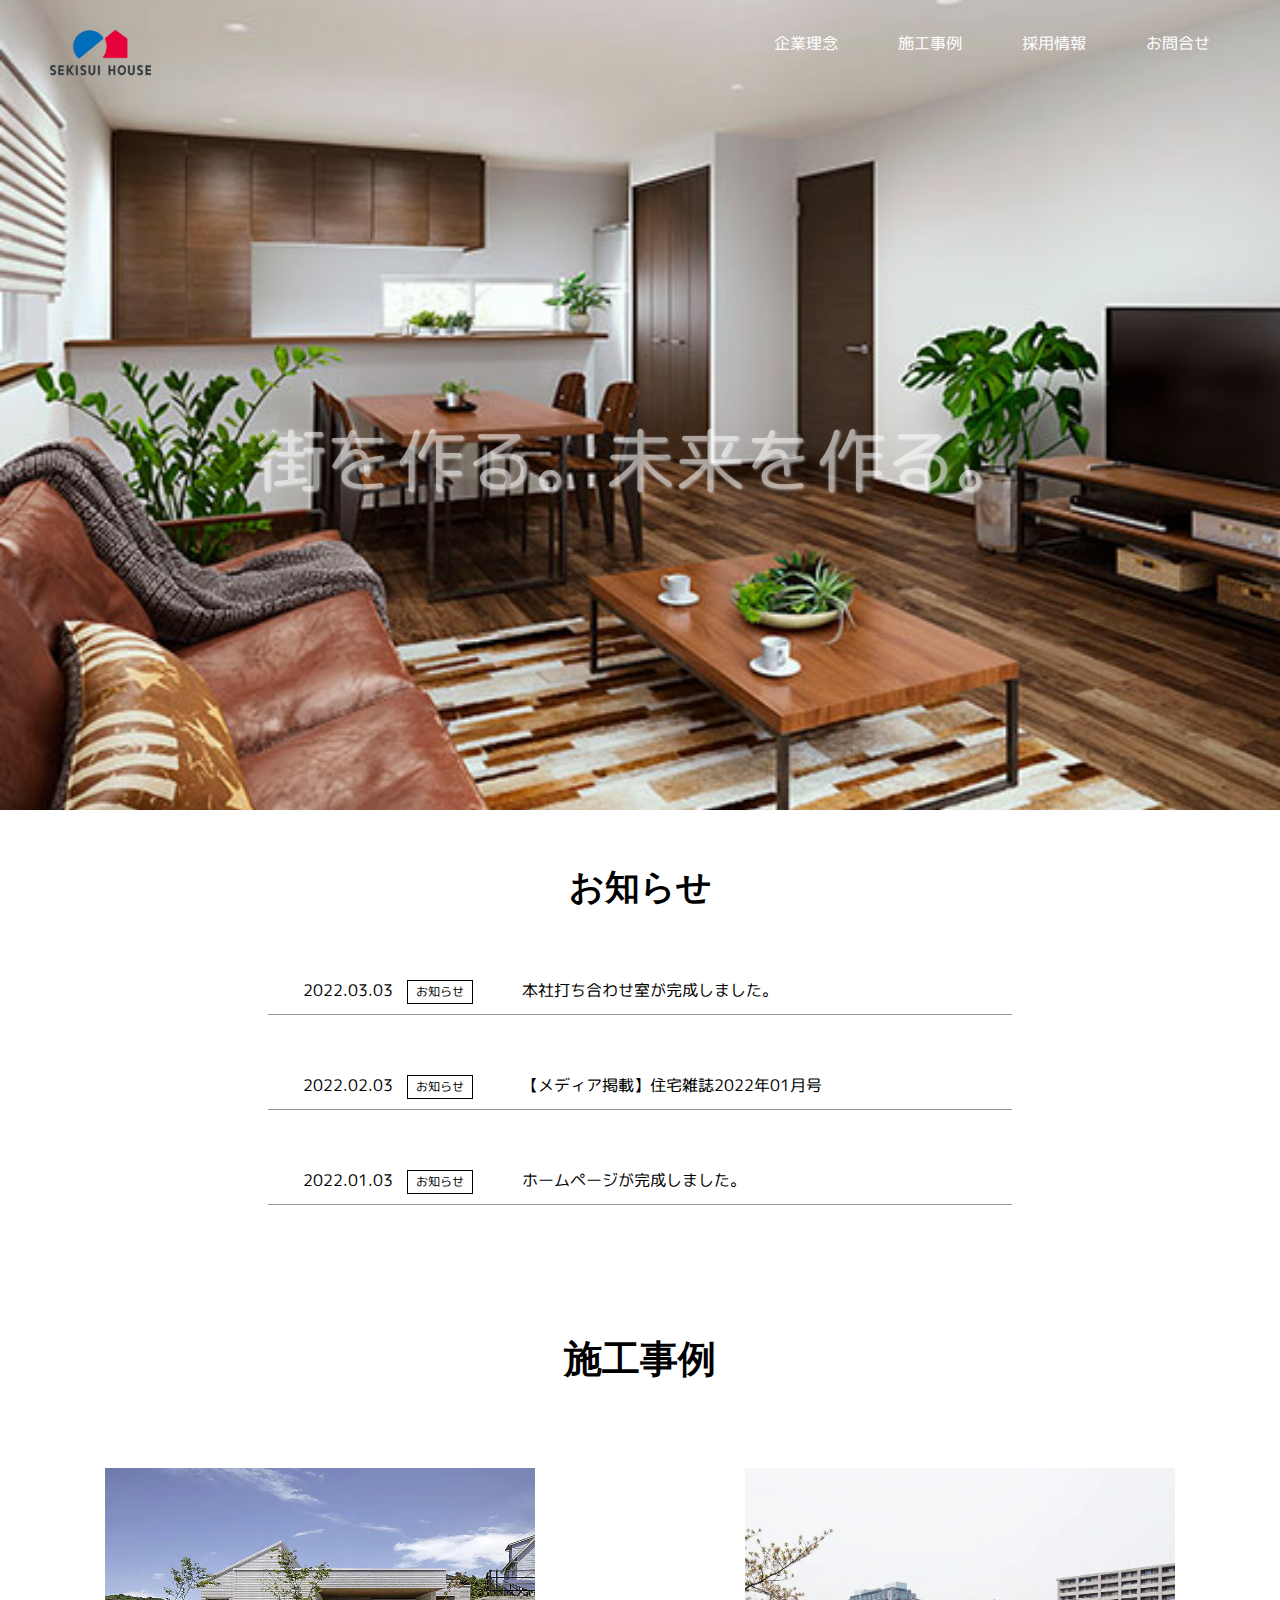
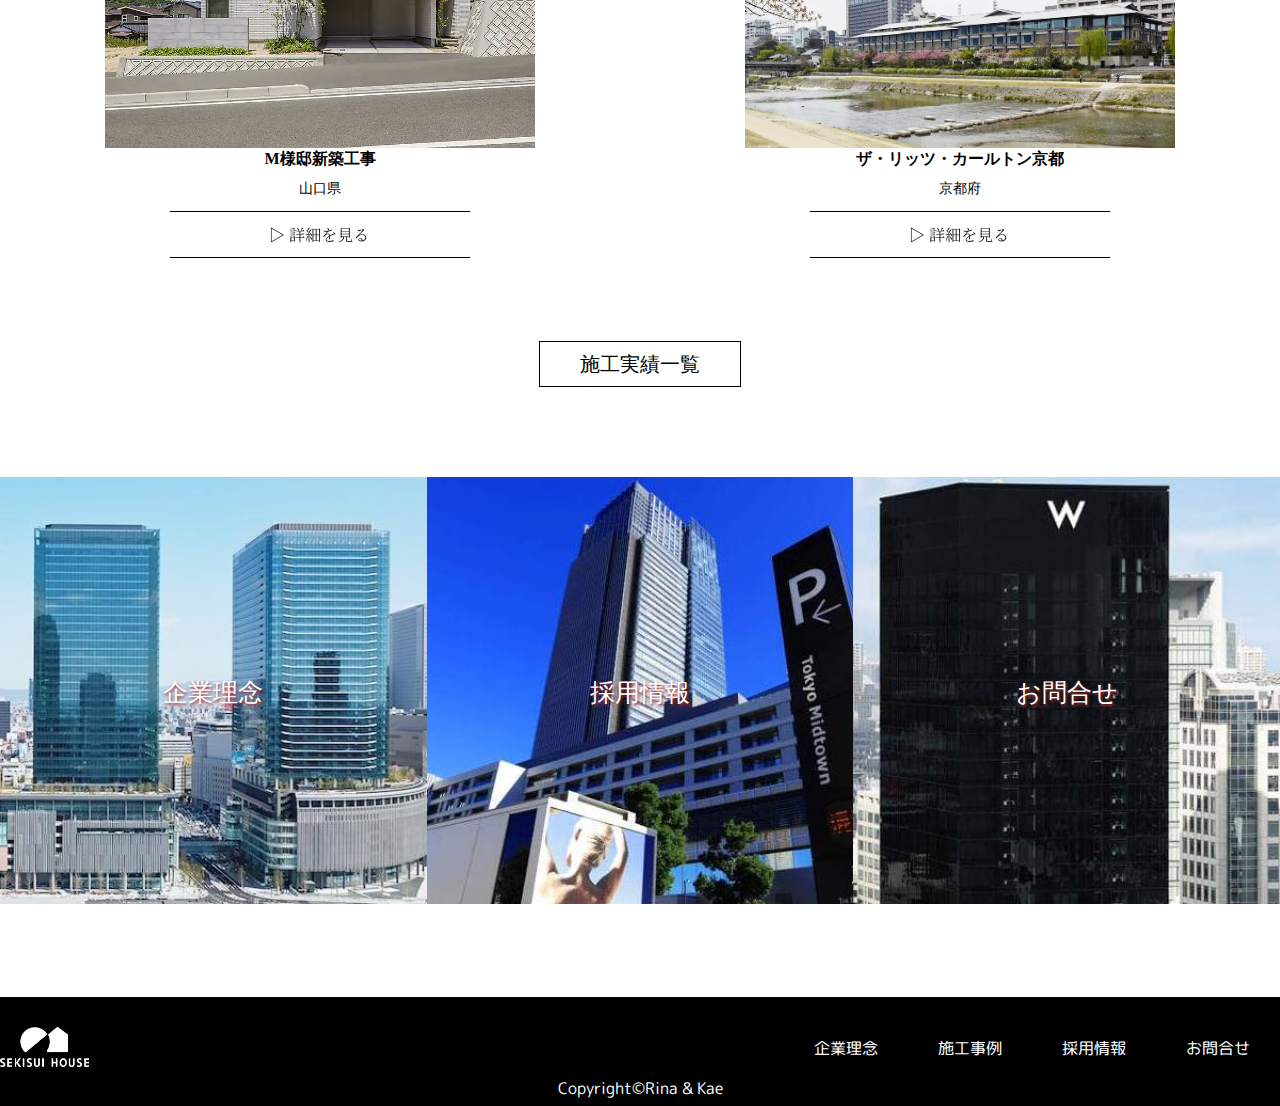
==== commit fa710a37: "no message" ====
--- a/index.html
+++ b/index.html
@@ -15,7 +15,9 @@
     <title>Sekisui</title>
 </head>
 
+
 <body>
+
     <main id="main">
         <header class="header">
             <h1><a href=""><img src="./assets/img/logo.webp" alt="icon" id="logo"></a></h1>
@@ -128,7 +130,7 @@
     <div class="copyright">
         <p class="copyright">Copyright<small>&copy;</small>Rina & Kae</p>
     </div>
-
+   
     <script src="https://ajax.googleapis.com/ajax/libs/jquery/3.3.1/jquery.min.js"></script>
     <script src="./assets/js/script.js"></script>
 </body>
--- a/assets/css/style.css
+++ b/assets/css/style.css
@@ -1,3 +1,4 @@
+@charset "UTF-8";
 #exsample {
   padding: 90px 0;
   margin: 0 auto;
@@ -246,6 +247,114 @@
   }
   ul li {
     padding-bottom: 30px;
+  }
+}
+
+#loading {
+  width: 100vw;
+  height: 100vh;
+  -webkit-transition: all 1s;
+  transition: all 1s;
+  background-color: plum;
+  /*好きな背景色*/
+  position: fixed;
+  display: -webkit-box;
+  display: -ms-flexbox;
+  display: flex;
+  -webkit-box-pack: center;
+      -ms-flex-pack: center;
+          justify-content: center;
+  -webkit-box-align: center;
+      -ms-flex-align: center;
+          align-items: center;
+  top: 0;
+  left: 0;
+  z-index: 9999;
+}
+
+.loader {
+  margin: 100px auto;
+  font-size: 25px;
+  width: 1em;
+  height: 1em;
+  border-radius: 50%;
+  position: relative;
+  text-indent: -9999em;
+  -webkit-animation: load5 1.1s infinite ease;
+  animation: load5 1.1s infinite ease;
+  -webkit-transform: translateZ(0);
+  transform: translateZ(0);
+}
+
+@-webkit-keyframes load5 {
+  0%,
+  100% {
+    -webkit-box-shadow: 0em -2.6em 0em 0em #ffffff, 1.8em -1.8em 0 0em rgba(255, 255, 255, 0.2), 2.5em 0em 0 0em rgba(255, 255, 255, 0.2), 1.75em 1.75em 0 0em rgba(255, 255, 255, 0.2), 0em 2.5em 0 0em rgba(255, 255, 255, 0.2), -1.8em 1.8em 0 0em rgba(255, 255, 255, 0.2), -2.6em 0em 0 0em rgba(255, 255, 255, 0.5), -1.8em -1.8em 0 0em rgba(255, 255, 255, 0.7);
+            box-shadow: 0em -2.6em 0em 0em #ffffff, 1.8em -1.8em 0 0em rgba(255, 255, 255, 0.2), 2.5em 0em 0 0em rgba(255, 255, 255, 0.2), 1.75em 1.75em 0 0em rgba(255, 255, 255, 0.2), 0em 2.5em 0 0em rgba(255, 255, 255, 0.2), -1.8em 1.8em 0 0em rgba(255, 255, 255, 0.2), -2.6em 0em 0 0em rgba(255, 255, 255, 0.5), -1.8em -1.8em 0 0em rgba(255, 255, 255, 0.7);
+  }
+  12.5% {
+    -webkit-box-shadow: 0em -2.6em 0em 0em rgba(255, 255, 255, 0.7), 1.8em -1.8em 0 0em #ffffff, 2.5em 0em 0 0em rgba(255, 255, 255, 0.2), 1.75em 1.75em 0 0em rgba(255, 255, 255, 0.2), 0em 2.5em 0 0em rgba(255, 255, 255, 0.2), -1.8em 1.8em 0 0em rgba(255, 255, 255, 0.2), -2.6em 0em 0 0em rgba(255, 255, 255, 0.2), -1.8em -1.8em 0 0em rgba(255, 255, 255, 0.5);
+            box-shadow: 0em -2.6em 0em 0em rgba(255, 255, 255, 0.7), 1.8em -1.8em 0 0em #ffffff, 2.5em 0em 0 0em rgba(255, 255, 255, 0.2), 1.75em 1.75em 0 0em rgba(255, 255, 255, 0.2), 0em 2.5em 0 0em rgba(255, 255, 255, 0.2), -1.8em 1.8em 0 0em rgba(255, 255, 255, 0.2), -2.6em 0em 0 0em rgba(255, 255, 255, 0.2), -1.8em -1.8em 0 0em rgba(255, 255, 255, 0.5);
+  }
+  25% {
+    -webkit-box-shadow: 0em -2.6em 0em 0em rgba(255, 255, 255, 0.5), 1.8em -1.8em 0 0em rgba(255, 255, 255, 0.7), 2.5em 0em 0 0em #ffffff, 1.75em 1.75em 0 0em rgba(255, 255, 255, 0.2), 0em 2.5em 0 0em rgba(255, 255, 255, 0.2), -1.8em 1.8em 0 0em rgba(255, 255, 255, 0.2), -2.6em 0em 0 0em rgba(255, 255, 255, 0.2), -1.8em -1.8em 0 0em rgba(255, 255, 255, 0.2);
+            box-shadow: 0em -2.6em 0em 0em rgba(255, 255, 255, 0.5), 1.8em -1.8em 0 0em rgba(255, 255, 255, 0.7), 2.5em 0em 0 0em #ffffff, 1.75em 1.75em 0 0em rgba(255, 255, 255, 0.2), 0em 2.5em 0 0em rgba(255, 255, 255, 0.2), -1.8em 1.8em 0 0em rgba(255, 255, 255, 0.2), -2.6em 0em 0 0em rgba(255, 255, 255, 0.2), -1.8em -1.8em 0 0em rgba(255, 255, 255, 0.2);
+  }
+  37.5% {
+    -webkit-box-shadow: 0em -2.6em 0em 0em rgba(255, 255, 255, 0.2), 1.8em -1.8em 0 0em rgba(255, 255, 255, 0.5), 2.5em 0em 0 0em rgba(255, 255, 255, 0.7), 1.75em 1.75em 0 0em #ffffff, 0em 2.5em 0 0em rgba(255, 255, 255, 0.2), -1.8em 1.8em 0 0em rgba(255, 255, 255, 0.2), -2.6em 0em 0 0em rgba(255, 255, 255, 0.2), -1.8em -1.8em 0 0em rgba(255, 255, 255, 0.2);
+            box-shadow: 0em -2.6em 0em 0em rgba(255, 255, 255, 0.2), 1.8em -1.8em 0 0em rgba(255, 255, 255, 0.5), 2.5em 0em 0 0em rgba(255, 255, 255, 0.7), 1.75em 1.75em 0 0em #ffffff, 0em 2.5em 0 0em rgba(255, 255, 255, 0.2), -1.8em 1.8em 0 0em rgba(255, 255, 255, 0.2), -2.6em 0em 0 0em rgba(255, 255, 255, 0.2), -1.8em -1.8em 0 0em rgba(255, 255, 255, 0.2);
+  }
+  50% {
+    -webkit-box-shadow: 0em -2.6em 0em 0em rgba(255, 255, 255, 0.2), 1.8em -1.8em 0 0em rgba(255, 255, 255, 0.2), 2.5em 0em 0 0em rgba(255, 255, 255, 0.5), 1.75em 1.75em 0 0em rgba(255, 255, 255, 0.7), 0em 2.5em 0 0em #ffffff, -1.8em 1.8em 0 0em rgba(255, 255, 255, 0.2), -2.6em 0em 0 0em rgba(255, 255, 255, 0.2), -1.8em -1.8em 0 0em rgba(255, 255, 255, 0.2);
+            box-shadow: 0em -2.6em 0em 0em rgba(255, 255, 255, 0.2), 1.8em -1.8em 0 0em rgba(255, 255, 255, 0.2), 2.5em 0em 0 0em rgba(255, 255, 255, 0.5), 1.75em 1.75em 0 0em rgba(255, 255, 255, 0.7), 0em 2.5em 0 0em #ffffff, -1.8em 1.8em 0 0em rgba(255, 255, 255, 0.2), -2.6em 0em 0 0em rgba(255, 255, 255, 0.2), -1.8em -1.8em 0 0em rgba(255, 255, 255, 0.2);
+  }
+  62.5% {
+    -webkit-box-shadow: 0em -2.6em 0em 0em rgba(255, 255, 255, 0.2), 1.8em -1.8em 0 0em rgba(255, 255, 255, 0.2), 2.5em 0em 0 0em rgba(255, 255, 255, 0.2), 1.75em 1.75em 0 0em rgba(255, 255, 255, 0.5), 0em 2.5em 0 0em rgba(255, 255, 255, 0.7), -1.8em 1.8em 0 0em #ffffff, -2.6em 0em 0 0em rgba(255, 255, 255, 0.2), -1.8em -1.8em 0 0em rgba(255, 255, 255, 0.2);
+            box-shadow: 0em -2.6em 0em 0em rgba(255, 255, 255, 0.2), 1.8em -1.8em 0 0em rgba(255, 255, 255, 0.2), 2.5em 0em 0 0em rgba(255, 255, 255, 0.2), 1.75em 1.75em 0 0em rgba(255, 255, 255, 0.5), 0em 2.5em 0 0em rgba(255, 255, 255, 0.7), -1.8em 1.8em 0 0em #ffffff, -2.6em 0em 0 0em rgba(255, 255, 255, 0.2), -1.8em -1.8em 0 0em rgba(255, 255, 255, 0.2);
+  }
+  75% {
+    -webkit-box-shadow: 0em -2.6em 0em 0em rgba(255, 255, 255, 0.2), 1.8em -1.8em 0 0em rgba(255, 255, 255, 0.2), 2.5em 0em 0 0em rgba(255, 255, 255, 0.2), 1.75em 1.75em 0 0em rgba(255, 255, 255, 0.2), 0em 2.5em 0 0em rgba(255, 255, 255, 0.5), -1.8em 1.8em 0 0em rgba(255, 255, 255, 0.7), -2.6em 0em 0 0em #ffffff, -1.8em -1.8em 0 0em rgba(255, 255, 255, 0.2);
+            box-shadow: 0em -2.6em 0em 0em rgba(255, 255, 255, 0.2), 1.8em -1.8em 0 0em rgba(255, 255, 255, 0.2), 2.5em 0em 0 0em rgba(255, 255, 255, 0.2), 1.75em 1.75em 0 0em rgba(255, 255, 255, 0.2), 0em 2.5em 0 0em rgba(255, 255, 255, 0.5), -1.8em 1.8em 0 0em rgba(255, 255, 255, 0.7), -2.6em 0em 0 0em #ffffff, -1.8em -1.8em 0 0em rgba(255, 255, 255, 0.2);
+  }
+  87.5% {
+    -webkit-box-shadow: 0em -2.6em 0em 0em rgba(255, 255, 255, 0.2), 1.8em -1.8em 0 0em rgba(255, 255, 255, 0.2), 2.5em 0em 0 0em rgba(255, 255, 255, 0.2), 1.75em 1.75em 0 0em rgba(255, 255, 255, 0.2), 0em 2.5em 0 0em rgba(255, 255, 255, 0.2), -1.8em 1.8em 0 0em rgba(255, 255, 255, 0.5), -2.6em 0em 0 0em rgba(255, 255, 255, 0.7), -1.8em -1.8em 0 0em #ffffff;
+            box-shadow: 0em -2.6em 0em 0em rgba(255, 255, 255, 0.2), 1.8em -1.8em 0 0em rgba(255, 255, 255, 0.2), 2.5em 0em 0 0em rgba(255, 255, 255, 0.2), 1.75em 1.75em 0 0em rgba(255, 255, 255, 0.2), 0em 2.5em 0 0em rgba(255, 255, 255, 0.2), -1.8em 1.8em 0 0em rgba(255, 255, 255, 0.5), -2.6em 0em 0 0em rgba(255, 255, 255, 0.7), -1.8em -1.8em 0 0em #ffffff;
+  }
+}
+
+@keyframes load5 {
+  0%,
+  100% {
+    -webkit-box-shadow: 0em -2.6em 0em 0em #ffffff, 1.8em -1.8em 0 0em rgba(255, 255, 255, 0.2), 2.5em 0em 0 0em rgba(255, 255, 255, 0.2), 1.75em 1.75em 0 0em rgba(255, 255, 255, 0.2), 0em 2.5em 0 0em rgba(255, 255, 255, 0.2), -1.8em 1.8em 0 0em rgba(255, 255, 255, 0.2), -2.6em 0em 0 0em rgba(255, 255, 255, 0.5), -1.8em -1.8em 0 0em rgba(255, 255, 255, 0.7);
+            box-shadow: 0em -2.6em 0em 0em #ffffff, 1.8em -1.8em 0 0em rgba(255, 255, 255, 0.2), 2.5em 0em 0 0em rgba(255, 255, 255, 0.2), 1.75em 1.75em 0 0em rgba(255, 255, 255, 0.2), 0em 2.5em 0 0em rgba(255, 255, 255, 0.2), -1.8em 1.8em 0 0em rgba(255, 255, 255, 0.2), -2.6em 0em 0 0em rgba(255, 255, 255, 0.5), -1.8em -1.8em 0 0em rgba(255, 255, 255, 0.7);
+  }
+  12.5% {
+    -webkit-box-shadow: 0em -2.6em 0em 0em rgba(255, 255, 255, 0.7), 1.8em -1.8em 0 0em #ffffff, 2.5em 0em 0 0em rgba(255, 255, 255, 0.2), 1.75em 1.75em 0 0em rgba(255, 255, 255, 0.2), 0em 2.5em 0 0em rgba(255, 255, 255, 0.2), -1.8em 1.8em 0 0em rgba(255, 255, 255, 0.2), -2.6em 0em 0 0em rgba(255, 255, 255, 0.2), -1.8em -1.8em 0 0em rgba(255, 255, 255, 0.5);
+            box-shadow: 0em -2.6em 0em 0em rgba(255, 255, 255, 0.7), 1.8em -1.8em 0 0em #ffffff, 2.5em 0em 0 0em rgba(255, 255, 255, 0.2), 1.75em 1.75em 0 0em rgba(255, 255, 255, 0.2), 0em 2.5em 0 0em rgba(255, 255, 255, 0.2), -1.8em 1.8em 0 0em rgba(255, 255, 255, 0.2), -2.6em 0em 0 0em rgba(255, 255, 255, 0.2), -1.8em -1.8em 0 0em rgba(255, 255, 255, 0.5);
+  }
+  25% {
+    -webkit-box-shadow: 0em -2.6em 0em 0em rgba(255, 255, 255, 0.5), 1.8em -1.8em 0 0em rgba(255, 255, 255, 0.7), 2.5em 0em 0 0em #ffffff, 1.75em 1.75em 0 0em rgba(255, 255, 255, 0.2), 0em 2.5em 0 0em rgba(255, 255, 255, 0.2), -1.8em 1.8em 0 0em rgba(255, 255, 255, 0.2), -2.6em 0em 0 0em rgba(255, 255, 255, 0.2), -1.8em -1.8em 0 0em rgba(255, 255, 255, 0.2);
+            box-shadow: 0em -2.6em 0em 0em rgba(255, 255, 255, 0.5), 1.8em -1.8em 0 0em rgba(255, 255, 255, 0.7), 2.5em 0em 0 0em #ffffff, 1.75em 1.75em 0 0em rgba(255, 255, 255, 0.2), 0em 2.5em 0 0em rgba(255, 255, 255, 0.2), -1.8em 1.8em 0 0em rgba(255, 255, 255, 0.2), -2.6em 0em 0 0em rgba(255, 255, 255, 0.2), -1.8em -1.8em 0 0em rgba(255, 255, 255, 0.2);
+  }
+  37.5% {
+    -webkit-box-shadow: 0em -2.6em 0em 0em rgba(255, 255, 255, 0.2), 1.8em -1.8em 0 0em rgba(255, 255, 255, 0.5), 2.5em 0em 0 0em rgba(255, 255, 255, 0.7), 1.75em 1.75em 0 0em #ffffff, 0em 2.5em 0 0em rgba(255, 255, 255, 0.2), -1.8em 1.8em 0 0em rgba(255, 255, 255, 0.2), -2.6em 0em 0 0em rgba(255, 255, 255, 0.2), -1.8em -1.8em 0 0em rgba(255, 255, 255, 0.2);
+            box-shadow: 0em -2.6em 0em 0em rgba(255, 255, 255, 0.2), 1.8em -1.8em 0 0em rgba(255, 255, 255, 0.5), 2.5em 0em 0 0em rgba(255, 255, 255, 0.7), 1.75em 1.75em 0 0em #ffffff, 0em 2.5em 0 0em rgba(255, 255, 255, 0.2), -1.8em 1.8em 0 0em rgba(255, 255, 255, 0.2), -2.6em 0em 0 0em rgba(255, 255, 255, 0.2), -1.8em -1.8em 0 0em rgba(255, 255, 255, 0.2);
+  }
+  50% {
+    -webkit-box-shadow: 0em -2.6em 0em 0em rgba(255, 255, 255, 0.2), 1.8em -1.8em 0 0em rgba(255, 255, 255, 0.2), 2.5em 0em 0 0em rgba(255, 255, 255, 0.5), 1.75em 1.75em 0 0em rgba(255, 255, 255, 0.7), 0em 2.5em 0 0em #ffffff, -1.8em 1.8em 0 0em rgba(255, 255, 255, 0.2), -2.6em 0em 0 0em rgba(255, 255, 255, 0.2), -1.8em -1.8em 0 0em rgba(255, 255, 255, 0.2);
+            box-shadow: 0em -2.6em 0em 0em rgba(255, 255, 255, 0.2), 1.8em -1.8em 0 0em rgba(255, 255, 255, 0.2), 2.5em 0em 0 0em rgba(255, 255, 255, 0.5), 1.75em 1.75em 0 0em rgba(255, 255, 255, 0.7), 0em 2.5em 0 0em #ffffff, -1.8em 1.8em 0 0em rgba(255, 255, 255, 0.2), -2.6em 0em 0 0em rgba(255, 255, 255, 0.2), -1.8em -1.8em 0 0em rgba(255, 255, 255, 0.2);
+  }
+  62.5% {
+    -webkit-box-shadow: 0em -2.6em 0em 0em rgba(255, 255, 255, 0.2), 1.8em -1.8em 0 0em rgba(255, 255, 255, 0.2), 2.5em 0em 0 0em rgba(255, 255, 255, 0.2), 1.75em 1.75em 0 0em rgba(255, 255, 255, 0.5), 0em 2.5em 0 0em rgba(255, 255, 255, 0.7), -1.8em 1.8em 0 0em #ffffff, -2.6em 0em 0 0em rgba(255, 255, 255, 0.2), -1.8em -1.8em 0 0em rgba(255, 255, 255, 0.2);
+            box-shadow: 0em -2.6em 0em 0em rgba(255, 255, 255, 0.2), 1.8em -1.8em 0 0em rgba(255, 255, 255, 0.2), 2.5em 0em 0 0em rgba(255, 255, 255, 0.2), 1.75em 1.75em 0 0em rgba(255, 255, 255, 0.5), 0em 2.5em 0 0em rgba(255, 255, 255, 0.7), -1.8em 1.8em 0 0em #ffffff, -2.6em 0em 0 0em rgba(255, 255, 255, 0.2), -1.8em -1.8em 0 0em rgba(255, 255, 255, 0.2);
+  }
+  75% {
+    -webkit-box-shadow: 0em -2.6em 0em 0em rgba(255, 255, 255, 0.2), 1.8em -1.8em 0 0em rgba(255, 255, 255, 0.2), 2.5em 0em 0 0em rgba(255, 255, 255, 0.2), 1.75em 1.75em 0 0em rgba(255, 255, 255, 0.2), 0em 2.5em 0 0em rgba(255, 255, 255, 0.5), -1.8em 1.8em 0 0em rgba(255, 255, 255, 0.7), -2.6em 0em 0 0em #ffffff, -1.8em -1.8em 0 0em rgba(255, 255, 255, 0.2);
+            box-shadow: 0em -2.6em 0em 0em rgba(255, 255, 255, 0.2), 1.8em -1.8em 0 0em rgba(255, 255, 255, 0.2), 2.5em 0em 0 0em rgba(255, 255, 255, 0.2), 1.75em 1.75em 0 0em rgba(255, 255, 255, 0.2), 0em 2.5em 0 0em rgba(255, 255, 255, 0.5), -1.8em 1.8em 0 0em rgba(255, 255, 255, 0.7), -2.6em 0em 0 0em #ffffff, -1.8em -1.8em 0 0em rgba(255, 255, 255, 0.2);
+  }
+  87.5% {
+    -webkit-box-shadow: 0em -2.6em 0em 0em rgba(255, 255, 255, 0.2), 1.8em -1.8em 0 0em rgba(255, 255, 255, 0.2), 2.5em 0em 0 0em rgba(255, 255, 255, 0.2), 1.75em 1.75em 0 0em rgba(255, 255, 255, 0.2), 0em 2.5em 0 0em rgba(255, 255, 255, 0.2), -1.8em 1.8em 0 0em rgba(255, 255, 255, 0.5), -2.6em 0em 0 0em rgba(255, 255, 255, 0.7), -1.8em -1.8em 0 0em #ffffff;
+            box-shadow: 0em -2.6em 0em 0em rgba(255, 255, 255, 0.2), 1.8em -1.8em 0 0em rgba(255, 255, 255, 0.2), 2.5em 0em 0 0em rgba(255, 255, 255, 0.2), 1.75em 1.75em 0 0em rgba(255, 255, 255, 0.2), 0em 2.5em 0 0em rgba(255, 255, 255, 0.2), -1.8em 1.8em 0 0em rgba(255, 255, 255, 0.5), -2.6em 0em 0 0em rgba(255, 255, 255, 0.7), -1.8em -1.8em 0 0em #ffffff;
   }
 }
 
